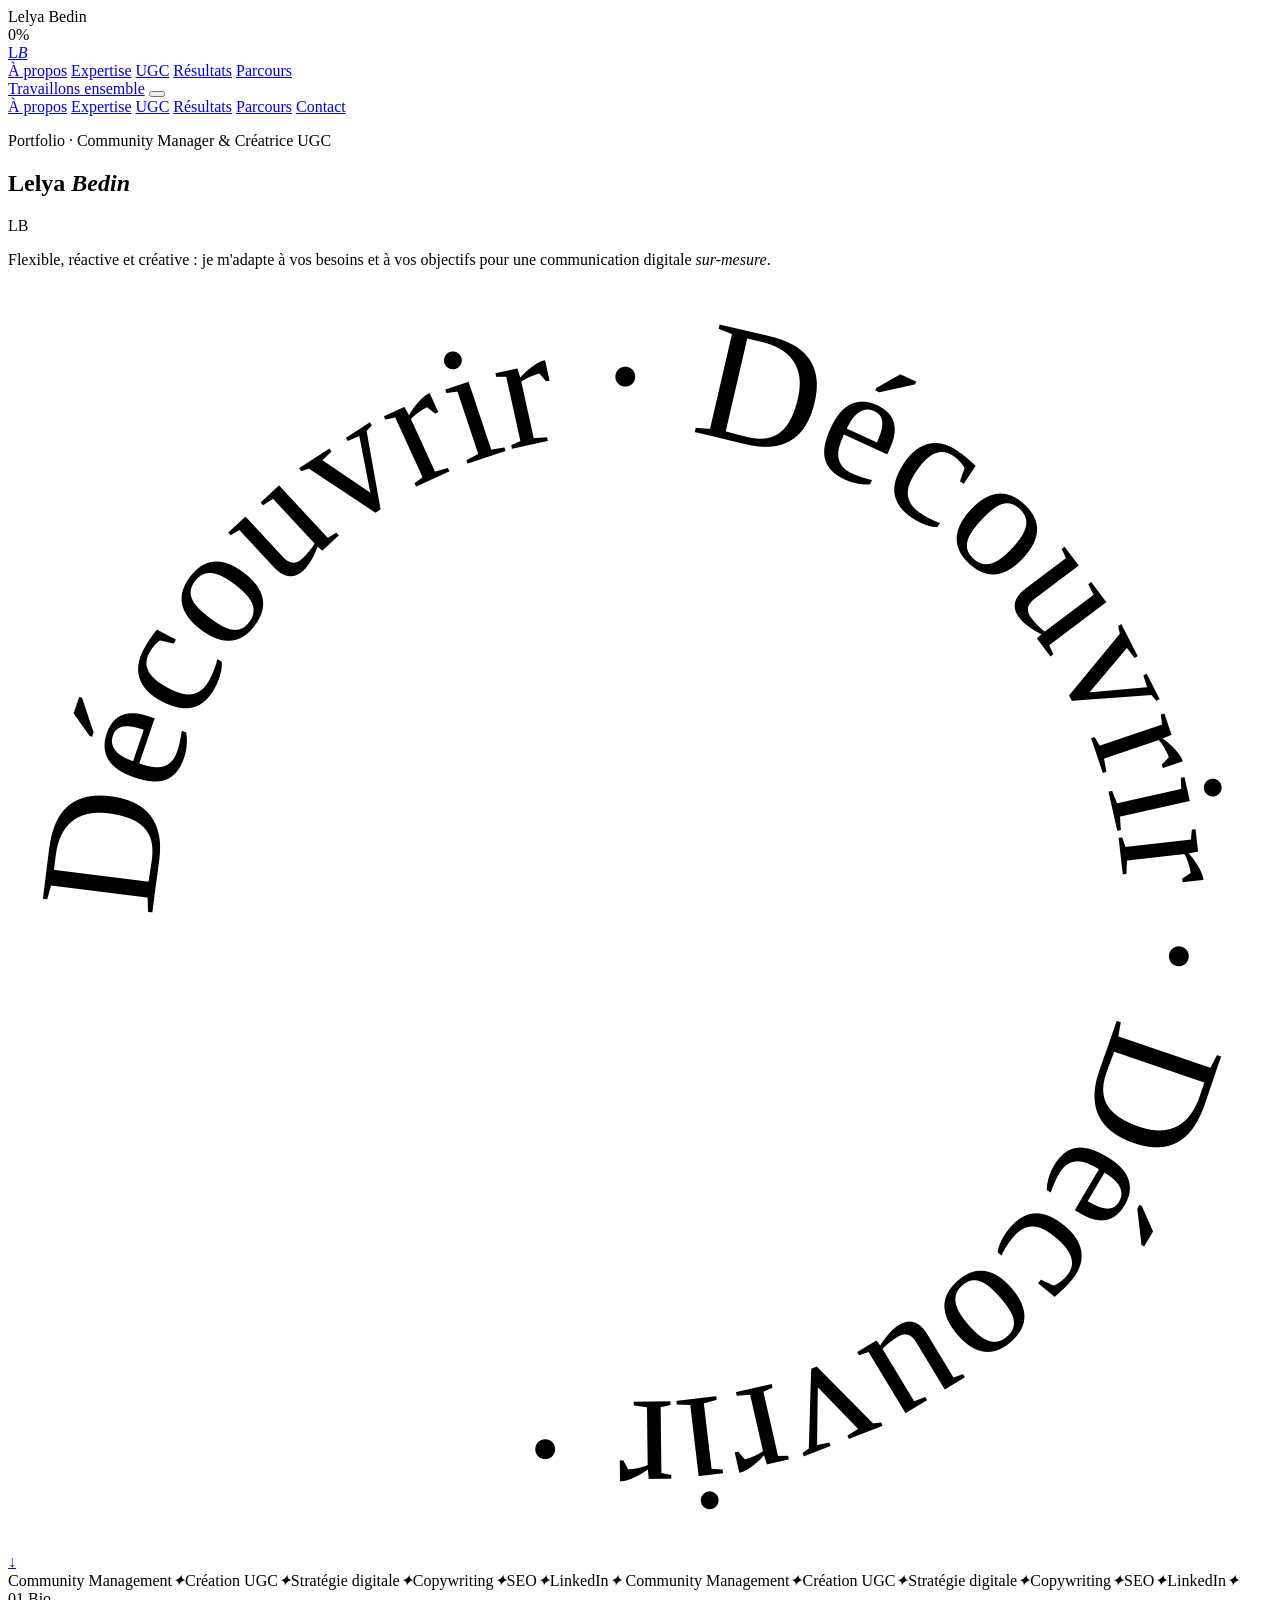
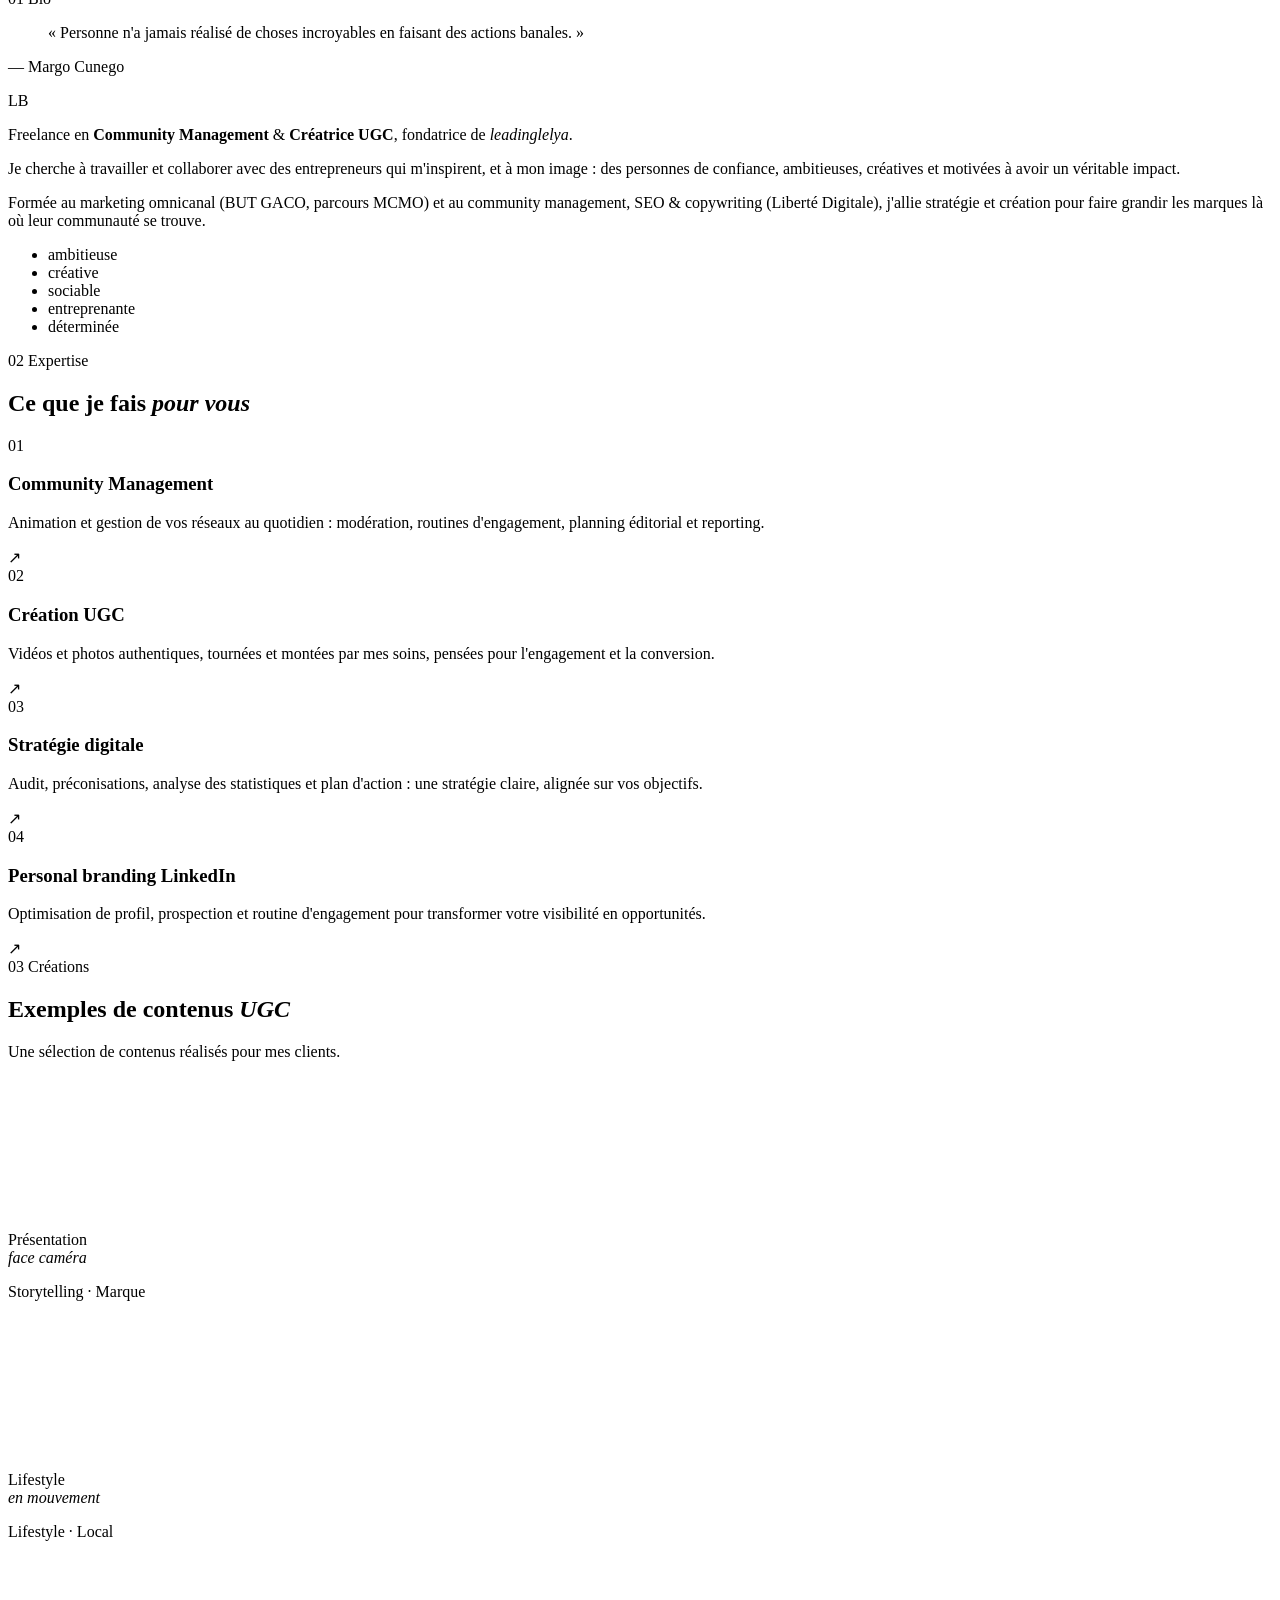
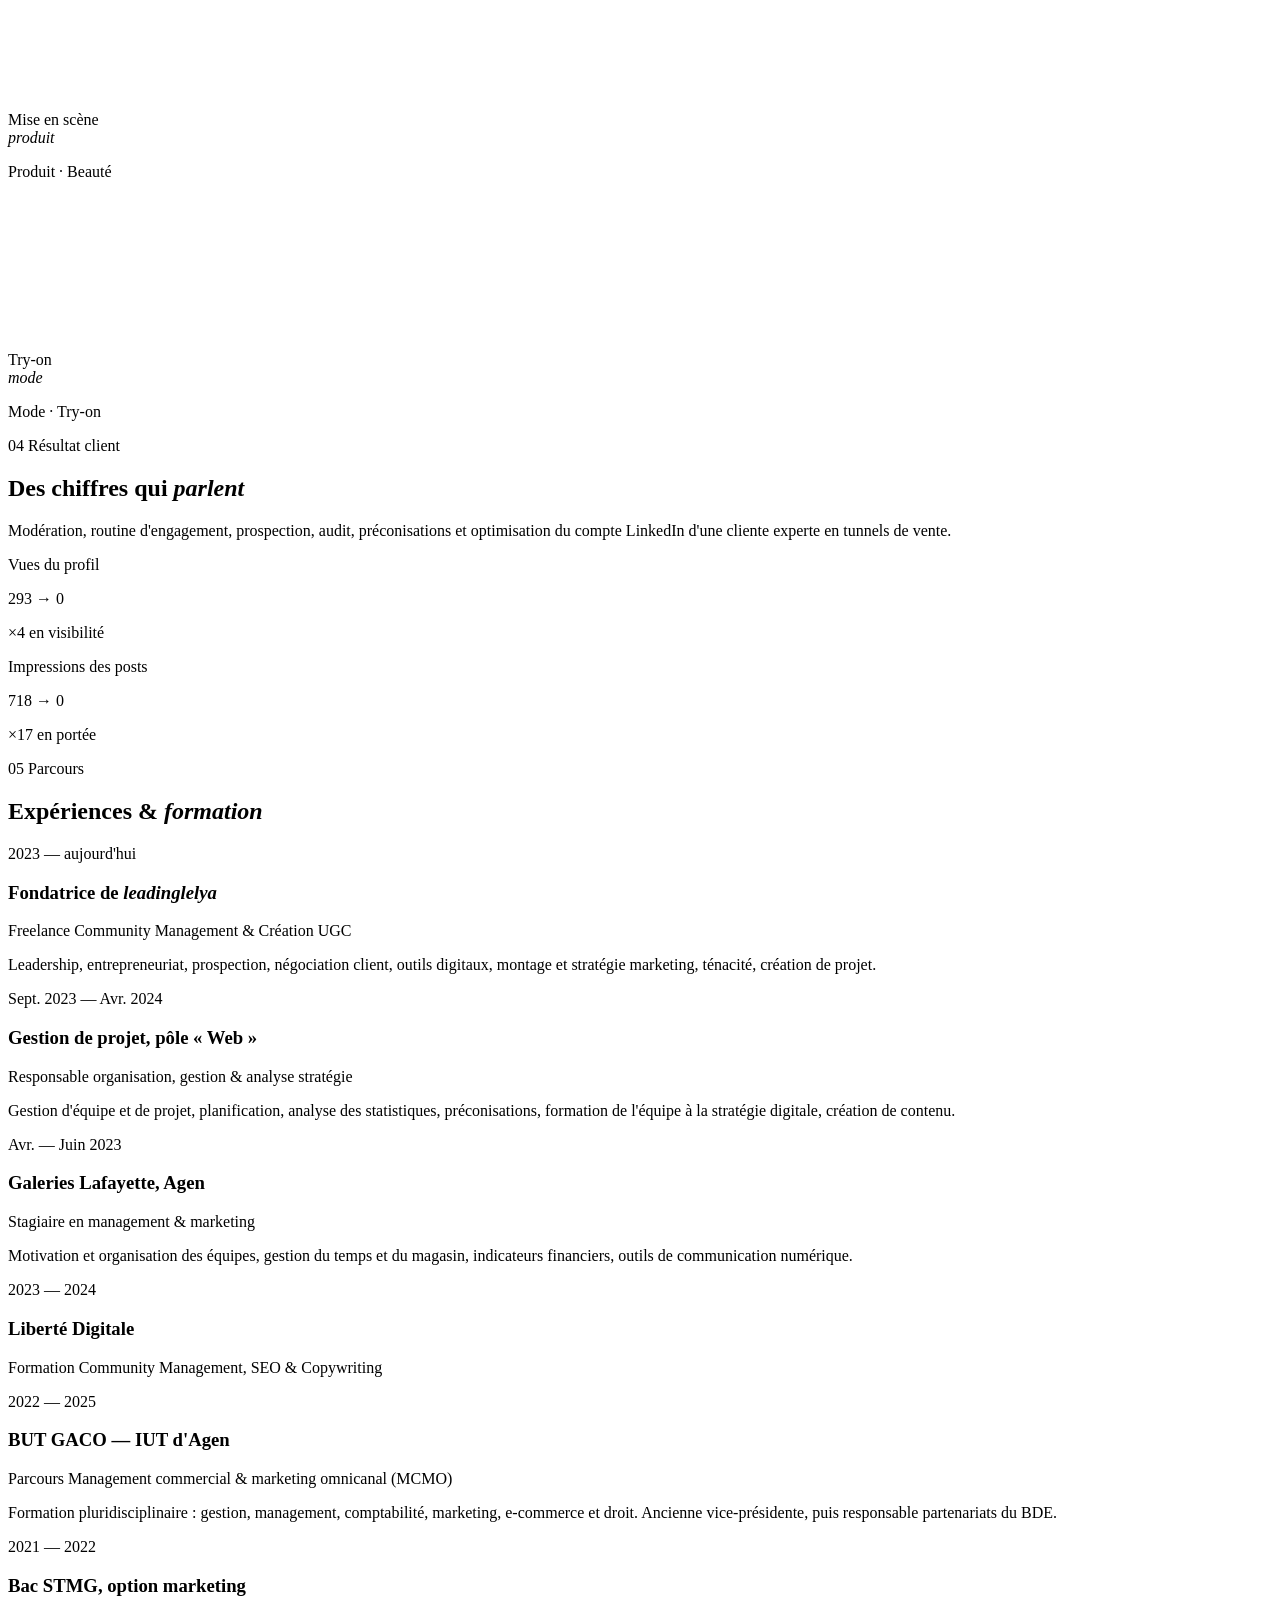
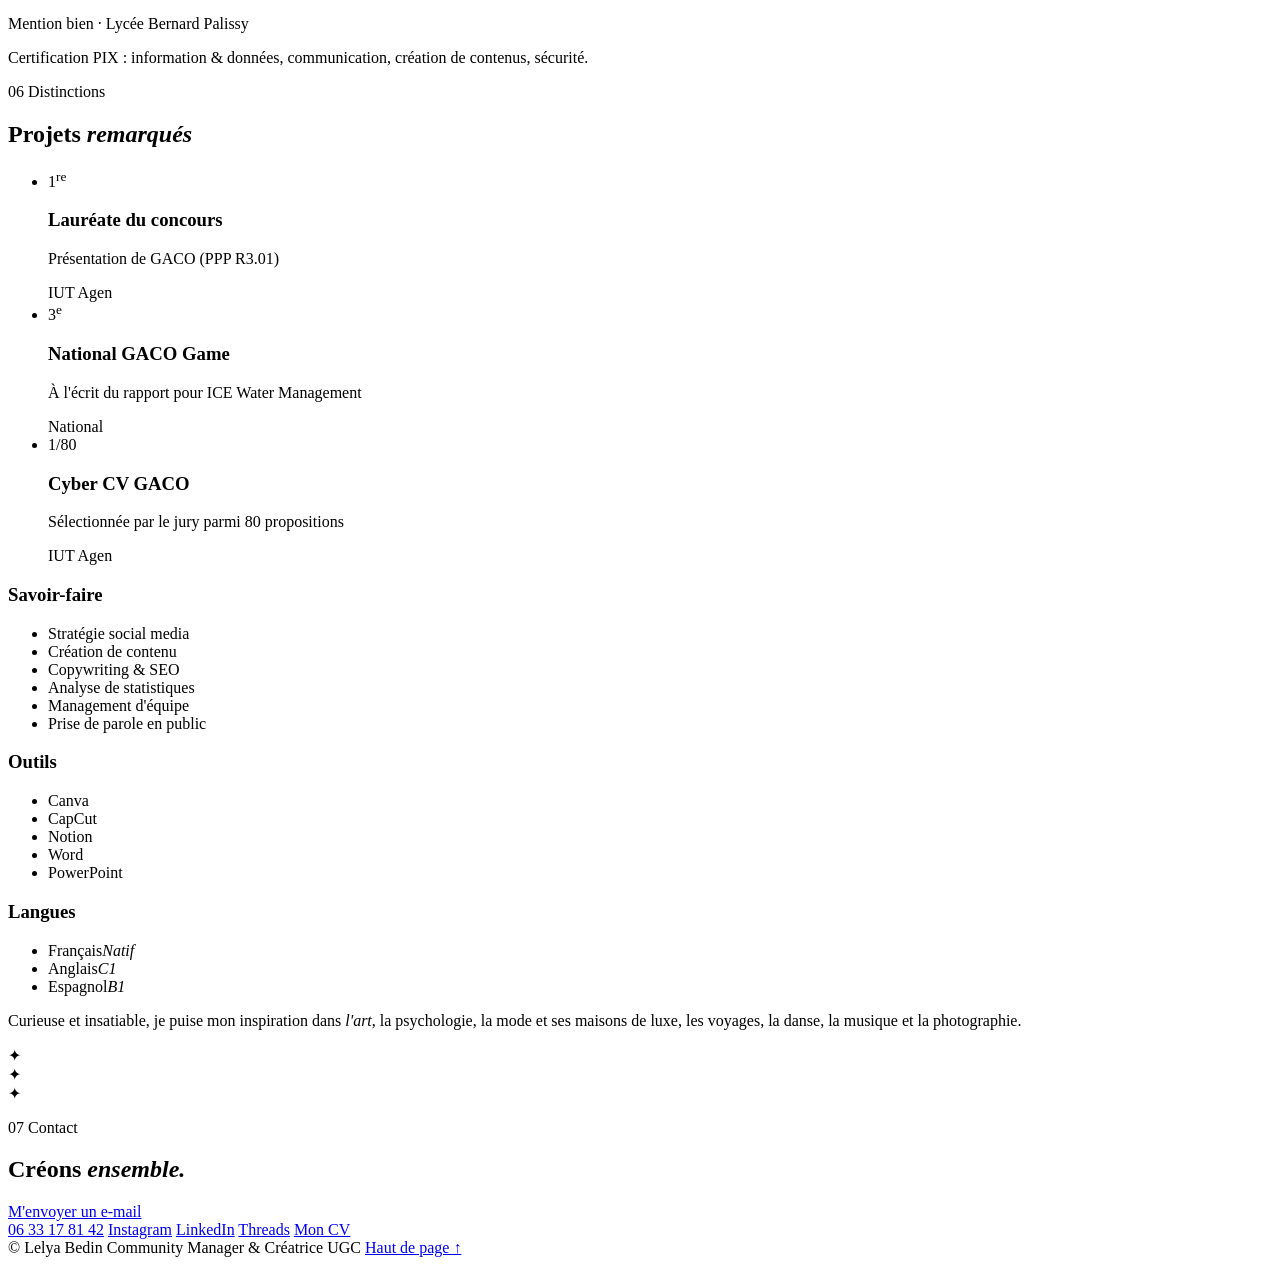
==== index.html @ ff20b709 "Add portfolio page structure Claude-Session: https://claude.ai/code/session_01H8FPPMF7hyAojTmd7N9jXL" ====
<!doctype html>
<html lang="fr">
<head>
  <meta charset="utf-8">
  <meta name="viewport" content="width=device-width, initial-scale=1">
  <title>Lelya Bedin — Community Manager & Créatrice UGC</title>
  <meta name="description" content="Lelya Bedin, Community Manager freelance & Créatrice UGC. Une communication digitale sur-mesure : flexible, réactive et créative.">
  <meta property="og:title" content="Lelya Bedin — Community Manager & Créatrice UGC">
  <meta property="og:description" content="Une communication digitale sur-mesure : flexible, réactive et créative.">
  <meta property="og:image" content="assets/hero.jpg">
  <meta name="theme-color" content="#1c1612">
  <link rel="icon" href="data:image/svg+xml,<svg xmlns='http://www.w3.org/2000/svg' viewBox='0 0 100 100'><rect width='100' height='100' rx='22' fill='%231c1612'/><text x='50' y='66' font-family='Georgia,serif' font-size='46' text-anchor='middle' fill='%23e9dcc8' font-style='italic'>LB</text></svg>">
  <link rel="preconnect" href="https://fonts.googleapis.com">
  <link rel="preconnect" href="https://fonts.gstatic.com" crossorigin>
  <link href="https://fonts.googleapis.com/css2?family=Cormorant+Garamond:ital,wght@0,300;0,400;0,500;1,300;1,400&family=Manrope:wght@300;400;500;600&display=swap" rel="stylesheet">
  <link rel="stylesheet" href="style.css">
</head>
<body>

  <!-- ===== Loader ===== -->
  <div class="loader" aria-hidden="true">
    <div class="loader__inner">
      <span class="loader__line"><span>Lelya</span></span>
      <span class="loader__line loader__line--italic"><span>Bedin</span></span>
    </div>
    <div class="loader__count"><span data-count>0</span>%</div>
  </div>

  <div class="grain" aria-hidden="true"></div>
  <div class="cursor" aria-hidden="true"><span class="cursor__label"></span></div>
  <div class="progress" aria-hidden="true"></div>

  <!-- ===== Navigation ===== -->
  <header class="nav">
    <a href="#top" class="nav__logo">L<em>B</em></a>
    <nav class="nav__links">
      <a href="#about">À propos</a>
      <a href="#services">Expertise</a>
      <a href="#ugc">UGC</a>
      <a href="#results">Résultats</a>
      <a href="#parcours">Parcours</a>
    </nav>
    <a href="#contact" class="nav__cta magnetic"><span>Travaillons ensemble</span></a>
    <button class="nav__burger" aria-label="Menu"><span></span><span></span></button>
  </header>
  <div class="menu">
    <a href="#about">À propos</a>
    <a href="#services">Expertise</a>
    <a href="#ugc">UGC</a>
    <a href="#results">Résultats</a>
    <a href="#parcours">Parcours</a>
    <a href="#contact">Contact</a>
  </div>

  <main id="top">

    <!-- ===== Hero ===== -->
    <section class="hero">
      <div class="hero__glow"></div>
      <p class="hero__eyebrow reveal-up">Portfolio · Community Manager & Créatrice UGC</p>
      <h1 class="hero__title">
        <span class="line"><span class="word">Lelya</span></span>
        <span class="line line--indent"><span class="word"><em>Bedin</em></span></span>
      </h1>
      <div class="hero__media" data-parallax="0.12">
        <div class="frame" data-cursor="Lelya">
          <img src="assets/hero.jpg" alt="Lelya Bedin en tournage UGC" onerror="this.remove()">
          <span class="frame__mono">LB</span>
        </div>
      </div>
      <div class="hero__bottom">
        <p class="hero__lead reveal-up">Flexible, réactive et créative : je m'adapte à vos besoins et à vos objectifs pour une communication digitale <em>sur-mesure</em>.</p>
        <a href="#about" class="hero__scroll" aria-label="Défiler">
          <svg viewBox="0 0 120 120" class="spin"><defs><path id="circle" d="M60,60 m-46,0 a46,46 0 1,1 92,0 a46,46 0 1,1 -92,0"/></defs><text><textPath href="#circle">Découvrir · Découvrir · Découvrir · </textPath></text></svg>
          <span class="hero__arrow">↓</span>
        </a>
      </div>
    </section>

    <!-- ===== Marquee ===== -->
    <div class="marquee" aria-hidden="true">
      <div class="marquee__track">
        <span>Community Management</span><i>✦</i><span>Création UGC</span><i>✦</i><span>Stratégie digitale</span><i>✦</i><span>Copywriting</span><i>✦</i><span>SEO</span><i>✦</i><span>LinkedIn</span><i>✦</i>
        <span>Community Management</span><i>✦</i><span>Création UGC</span><i>✦</i><span>Stratégie digitale</span><i>✦</i><span>Copywriting</span><i>✦</i><span>SEO</span><i>✦</i><span>LinkedIn</span><i>✦</i>
      </div>
    </div>

    <!-- ===== About ===== -->
    <section class="about" id="about">
      <div class="section-tag reveal-up"><span>01</span> Bio</div>
      <blockquote class="about__quote split">
        « Personne n'a jamais réalisé de choses incroyables en faisant des actions banales. »
      </blockquote>
      <p class="about__author reveal-up">— Margo Cunego</p>

      <div class="about__grid">
        <div class="about__img" data-parallax="-0.08">
          <div class="frame frame--tall reveal-clip">
            <img src="assets/bio.jpg" alt="Portrait de Lelya" onerror="this.remove()">
            <span class="frame__mono">LB</span>
          </div>
        </div>
        <div class="about__text">
          <p class="lead reveal-up">Freelance en <strong>Community Management</strong> & <strong>Créatrice UGC</strong>, fondatrice de <em>leadinglelya</em>.</p>
          <p class="reveal-up">Je cherche à travailler et collaborer avec des entrepreneurs qui m'inspirent, et à mon image : des personnes de confiance, ambitieuses, créatives et motivées à avoir un véritable impact.</p>
          <p class="reveal-up">Formée au marketing omnicanal (BUT GACO, parcours MCMO) et au community management, SEO & copywriting (Liberté Digitale), j'allie stratégie et création pour faire grandir les marques là où leur communauté se trouve.</p>
          <ul class="traits reveal-up">
            <li>ambitieuse</li><li>créative</li><li>sociable</li><li>entreprenante</li><li>déterminée</li>
          </ul>
        </div>
      </div>
    </section>

    <!-- ===== Services ===== -->
    <section class="services" id="services">
      <div class="section-head">
        <div class="section-tag reveal-up"><span>02</span> Expertise</div>
        <h2 class="h2 split">Ce que je fais <em>pour vous</em></h2>
      </div>
      <div class="services__list">
        <article class="service reveal-up" data-cursor="Voir">
          <span class="service__num">01</span>
          <h3>Community Management</h3>
          <p>Animation et gestion de vos réseaux au quotidien : modération, routines d'engagement, planning éditorial et reporting.</p>
          <span class="service__arrow">↗</span>
        </article>
        <article class="service reveal-up" data-cursor="Voir">
          <span class="service__num">02</span>
          <h3>Création UGC</h3>
          <p>Vidéos et photos authentiques, tournées et montées par mes soins, pensées pour l'engagement et la conversion.</p>
          <span class="service__arrow">↗</span>
        </article>
        <article class="service reveal-up" data-cursor="Voir">
          <span class="service__num">03</span>
          <h3>Stratégie digitale</h3>
          <p>Audit, préconisations, analyse des statistiques et plan d'action : une stratégie claire, alignée sur vos objectifs.</p>
          <span class="service__arrow">↗</span>
        </article>
        <article class="service reveal-up" data-cursor="Voir">
          <span class="service__num">04</span>
          <h3>Personal branding LinkedIn</h3>
          <p>Optimisation de profil, prospection et routine d'engagement pour transformer votre visibilité en opportunités.</p>
          <span class="service__arrow">↗</span>
        </article>
      </div>
    </section>

    <!-- ===== UGC Showcase ===== -->
    <section class="ugc" id="ugc">
      <div class="section-head section-head--light">
        <div class="section-tag reveal-up"><span>03</span> Créations</div>
        <h2 class="h2 split">Exemples de contenus <em>UGC</em></h2>
        <p class="section-sub reveal-up">Une sélection de contenus réalisés pour mes clients.</p>
      </div>
      <div class="ugc__rail">
        <div class="phone reveal-phone" data-cursor="Play">
          <div class="phone__screen">
            <video src="assets/ugc-1.mp4" poster="assets/ugc-1.jpg" muted loop playsinline preload="metadata"></video>
            <div class="phone__ph"><span>Présentation<br><em>face caméra</em></span></div>
          </div>
          <p class="phone__cap">Storytelling · Marque</p>
        </div>
        <div class="phone reveal-phone" data-cursor="Play">
          <div class="phone__screen">
            <video src="assets/ugc-2.mp4" poster="assets/ugc-2.jpg" muted loop playsinline preload="metadata"></video>
            <div class="phone__ph"><span>Lifestyle<br><em>en mouvement</em></span></div>
          </div>
          <p class="phone__cap">Lifestyle · Local</p>
        </div>
        <div class="phone reveal-phone" data-cursor="Play">
          <div class="phone__screen">
            <video src="assets/ugc-3.mp4" poster="assets/ugc-3.jpg" muted loop playsinline preload="metadata"></video>
            <div class="phone__ph"><span>Mise en scène<br><em>produit</em></span></div>
          </div>
          <p class="phone__cap">Produit · Beauté</p>
        </div>
        <div class="phone reveal-phone" data-cursor="Play">
          <div class="phone__screen">
            <video src="assets/ugc-4.mp4" poster="assets/ugc-4.jpg" muted loop playsinline preload="metadata"></video>
            <div class="phone__ph"><span>Try-on<br><em>mode</em></span></div>
          </div>
          <p class="phone__cap">Mode · Try-on</p>
        </div>
      </div>
    </section>

    <!-- ===== Results ===== -->
    <section class="results" id="results">
      <div class="section-head">
        <div class="section-tag reveal-up"><span>04</span> Résultat client</div>
        <h2 class="h2 split">Des chiffres qui <em>parlent</em></h2>
        <p class="section-sub reveal-up">Modération, routine d'engagement, prospection, audit, préconisations et optimisation du compte LinkedIn d'une cliente experte en tunnels de vente.</p>
      </div>
      <div class="results__grid">
        <div class="stat reveal-up">
          <p class="stat__label">Vues du profil</p>
          <div class="stat__row">
            <span class="stat__before">293</span>
            <span class="stat__arrow">→</span>
            <span class="stat__after" data-to="1179">0</span>
          </div>
          <div class="stat__bar"><span style="--w:100%"></span><span class="stat__bar-before" style="--w:24.9%"></span></div>
          <p class="stat__gain">×4 en visibilité</p>
        </div>
        <div class="stat reveal-up">
          <p class="stat__label">Impressions des posts</p>
          <div class="stat__row">
            <span class="stat__before">718</span>
            <span class="stat__arrow">→</span>
            <span class="stat__after" data-to="12685">0</span>
          </div>
          <div class="stat__bar"><span style="--w:100%"></span><span class="stat__bar-before" style="--w:5.7%"></span></div>
          <p class="stat__gain">×17 en portée</p>
        </div>
      </div>
    </section>

    <!-- ===== Parcours ===== -->
    <section class="parcours" id="parcours">
      <div class="section-head">
        <div class="section-tag reveal-up"><span>05</span> Parcours</div>
        <h2 class="h2 split">Expériences & <em>formation</em></h2>
      </div>

      <div class="timeline">
        <div class="timeline__line"><span></span></div>

        <div class="tl reveal-up">
          <p class="tl__date">2023 — aujourd'hui</p>
          <div class="tl__body">
            <h3>Fondatrice de <em>leadinglelya</em></h3>
            <p class="tl__role">Freelance Community Management & Création UGC</p>
            <p>Leadership, entrepreneuriat, prospection, négociation client, outils digitaux, montage et stratégie marketing, ténacité, création de projet.</p>
          </div>
        </div>

        <div class="tl reveal-up">
          <p class="tl__date">Sept. 2023 — Avr. 2024</p>
          <div class="tl__body">
            <h3>Gestion de projet, pôle « Web »</h3>
            <p class="tl__role">Responsable organisation, gestion & analyse stratégie</p>
            <p>Gestion d'équipe et de projet, planification, analyse des statistiques, préconisations, formation de l'équipe à la stratégie digitale, création de contenu.</p>
          </div>
        </div>

        <div class="tl reveal-up">
          <p class="tl__date">Avr. — Juin 2023</p>
          <div class="tl__body">
            <h3>Galeries Lafayette, Agen</h3>
            <p class="tl__role">Stagiaire en management & marketing</p>
            <p>Motivation et organisation des équipes, gestion du temps et du magasin, indicateurs financiers, outils de communication numérique.</p>
          </div>
        </div>

        <div class="tl reveal-up">
          <p class="tl__date">2023 — 2024</p>
          <div class="tl__body">
            <h3>Liberté Digitale</h3>
            <p class="tl__role">Formation Community Management, SEO & Copywriting</p>
          </div>
        </div>

        <div class="tl reveal-up">
          <p class="tl__date">2022 — 2025</p>
          <div class="tl__body">
            <h3>BUT GACO — IUT d'Agen</h3>
            <p class="tl__role">Parcours Management commercial & marketing omnicanal (MCMO)</p>
            <p>Formation pluridisciplinaire : gestion, management, comptabilité, marketing, e-commerce et droit. Ancienne vice-présidente, puis responsable partenariats du BDE.</p>
          </div>
        </div>

        <div class="tl reveal-up">
          <p class="tl__date">2021 — 2022</p>
          <div class="tl__body">
            <h3>Bac STMG, option marketing</h3>
            <p class="tl__role">Mention bien · Lycée Bernard Palissy</p>
            <p>Certification PIX : information & données, communication, création de contenus, sécurité.</p>
          </div>
        </div>
      </div>
    </section>

    <!-- ===== Awards ===== -->
    <section class="awards">
      <div class="section-head section-head--light">
        <div class="section-tag reveal-up"><span>06</span> Distinctions</div>
        <h2 class="h2 split">Projets <em>remarqués</em></h2>
      </div>
      <ul class="awards__list">
        <li class="award reveal-up" data-cursor="✦">
          <span class="award__rank">1<sup>re</sup></span>
          <div><h3>Lauréate du concours</h3><p>Présentation de GACO (PPP R3.01)</p></div>
          <span class="award__year">IUT Agen</span>
        </li>
        <li class="award reveal-up" data-cursor="✦">
          <span class="award__rank">3<sup>e</sup></span>
          <div><h3>National GACO Game</h3><p>À l'écrit du rapport pour ICE Water Management</p></div>
          <span class="award__year">National</span>
        </li>
        <li class="award reveal-up" data-cursor="✦">
          <span class="award__rank">1/80</span>
          <div><h3>Cyber CV GACO</h3><p>Sélectionnée par le jury parmi 80 propositions</p></div>
          <span class="award__year">IUT Agen</span>
        </li>
      </ul>
    </section>

    <!-- ===== Skills ===== -->
    <section class="skills">
      <div class="skills__col reveal-up">
        <h3>Savoir-faire</h3>
        <ul>
          <li>Stratégie social media</li><li>Création de contenu</li><li>Copywriting & SEO</li><li>Analyse de statistiques</li><li>Management d'équipe</li><li>Prise de parole en public</li>
        </ul>
      </div>
      <div class="skills__col reveal-up">
        <h3>Outils</h3>
        <ul>
          <li>Canva</li><li>CapCut</li><li>Notion</li><li>Word</li><li>PowerPoint</li>
        </ul>
      </div>
      <div class="skills__col reveal-up">
        <h3>Langues</h3>
        <ul class="langs">
          <li><span>Français</span><em>Natif</em></li>
          <li><span>Anglais</span><em>C1</em></li>
          <li><span>Espagnol</span><em>B1</em></li>
        </ul>
      </div>
    </section>

    <!-- ===== Interests ===== -->
    <section class="interests">
      <p class="interests__text split">
        Curieuse et insatiable, je puise mon inspiration dans <em>l'art</em>, la psychologie, la mode et ses maisons de luxe, les voyages, la danse, la musique et la photographie.
      </p>
      <div class="interests__gallery">
        <div class="frame frame--sm" data-parallax="0.1"><img src="assets/interet-1.jpg" alt="" onerror="this.remove()"><span class="frame__mono">✦</span></div>
        <div class="frame frame--sm" data-parallax="-0.06"><img src="assets/interet-2.jpg" alt="" onerror="this.remove()"><span class="frame__mono">✦</span></div>
        <div class="frame frame--sm" data-parallax="0.14"><img src="assets/interet-3.jpg" alt="" onerror="this.remove()"><span class="frame__mono">✦</span></div>
      </div>
    </section>

    <!-- ===== Contact ===== -->
    <section class="contact" id="contact">
      <p class="section-tag reveal-up"><span>07</span> Contact</p>
      <h2 class="contact__title">
        <span class="line"><span class="word">Créons</span></span>
        <span class="line"><span class="word"><em>ensemble.</em></span></span>
      </h2>
      <!-- Remplace l'adresse ci-dessous par ton e-mail pro -->
      <a href="mailto:contact@exemple.com" class="contact__btn magnetic" data-cursor="Écrire"><span>M'envoyer un e-mail</span></a>
      <div class="contact__info reveal-up">
        <a href="tel:+33633178142">06 33 17 81 42</a>
        <!-- Remplace les "#" par tes liens -->
        <a href="#" target="_blank" rel="noopener">Instagram</a>
        <a href="#" target="_blank" rel="noopener">LinkedIn</a>
        <a href="#" target="_blank" rel="noopener">Threads</a>
        <a href="assets/cv.pdf" target="_blank" rel="noopener">Mon CV</a>
      </div>
    </section>
  </main>

  <footer class="footer">
    <span>© <span data-year></span> Lelya Bedin</span>
    <span>Community Manager & Créatrice UGC</span>
    <a href="#top">Haut de page ↑</a>
  </footer>

  <script src="script.js"></script>
</body>
</html>
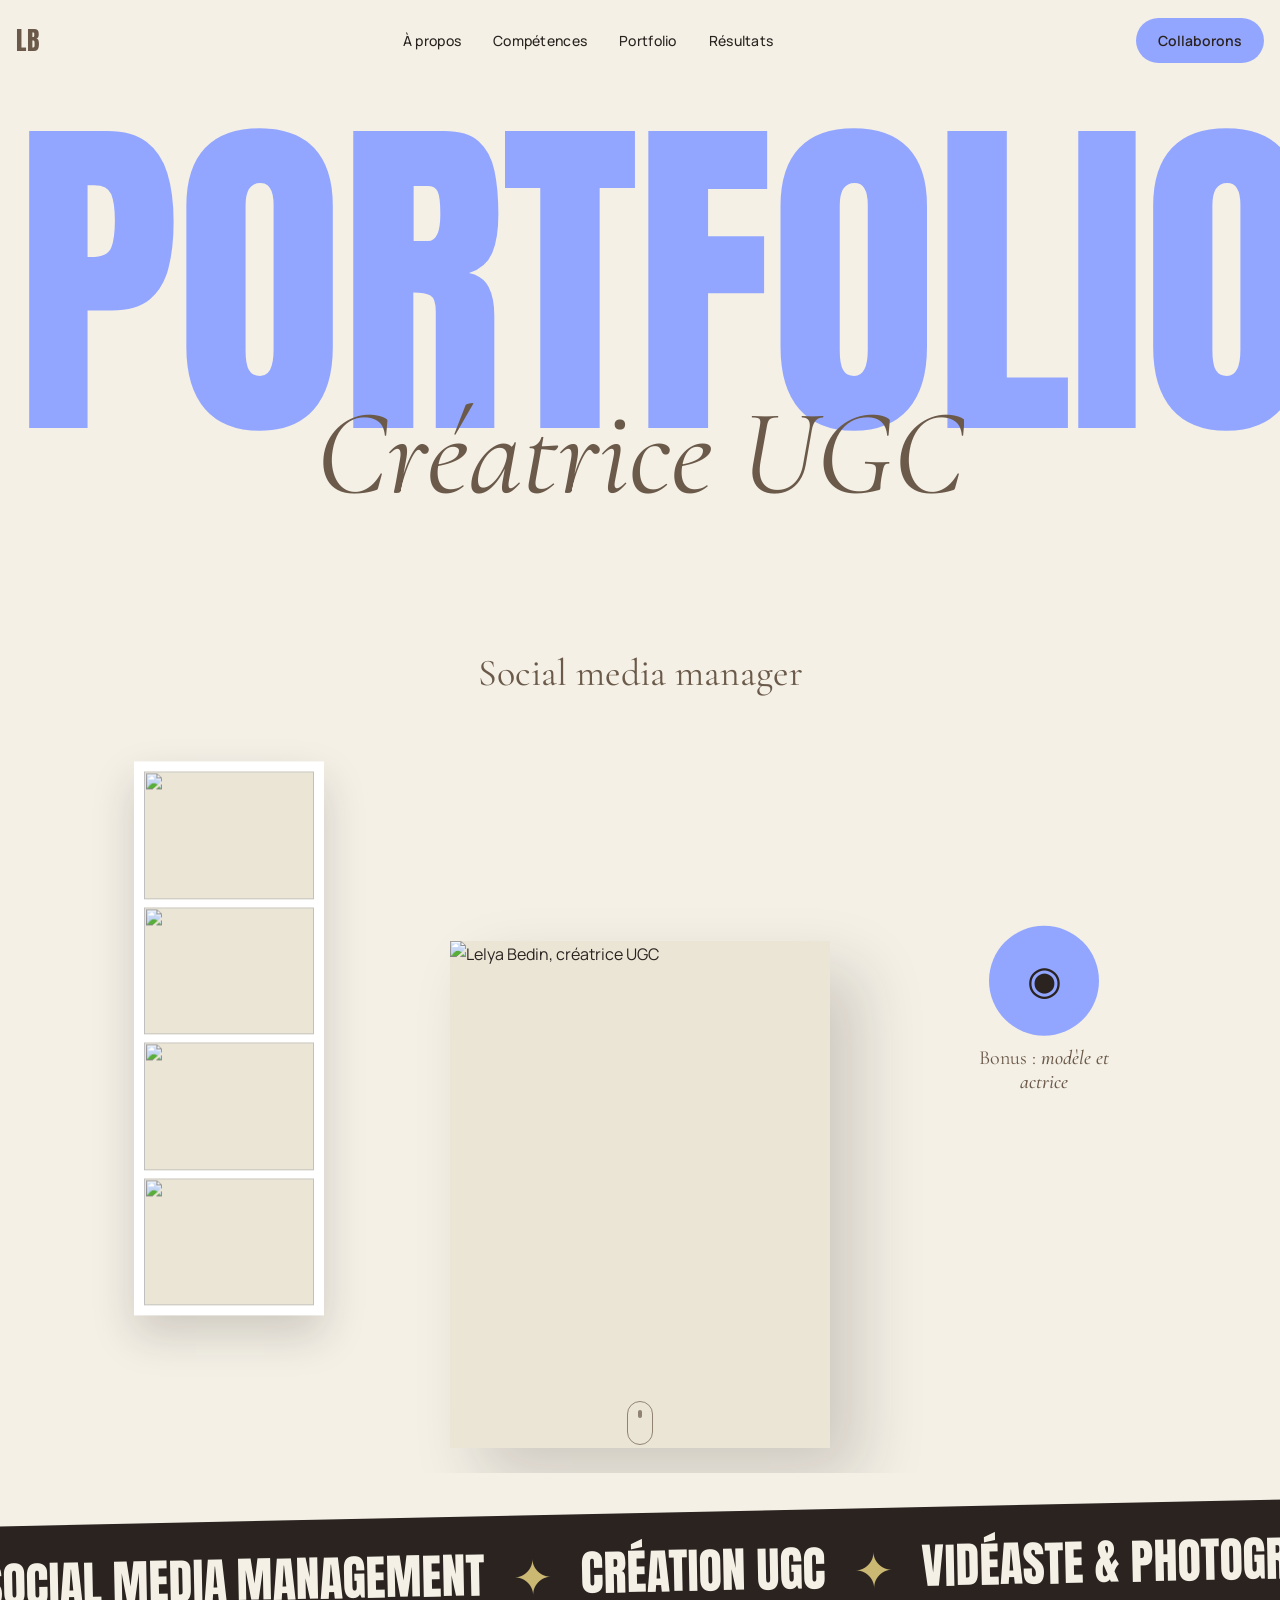
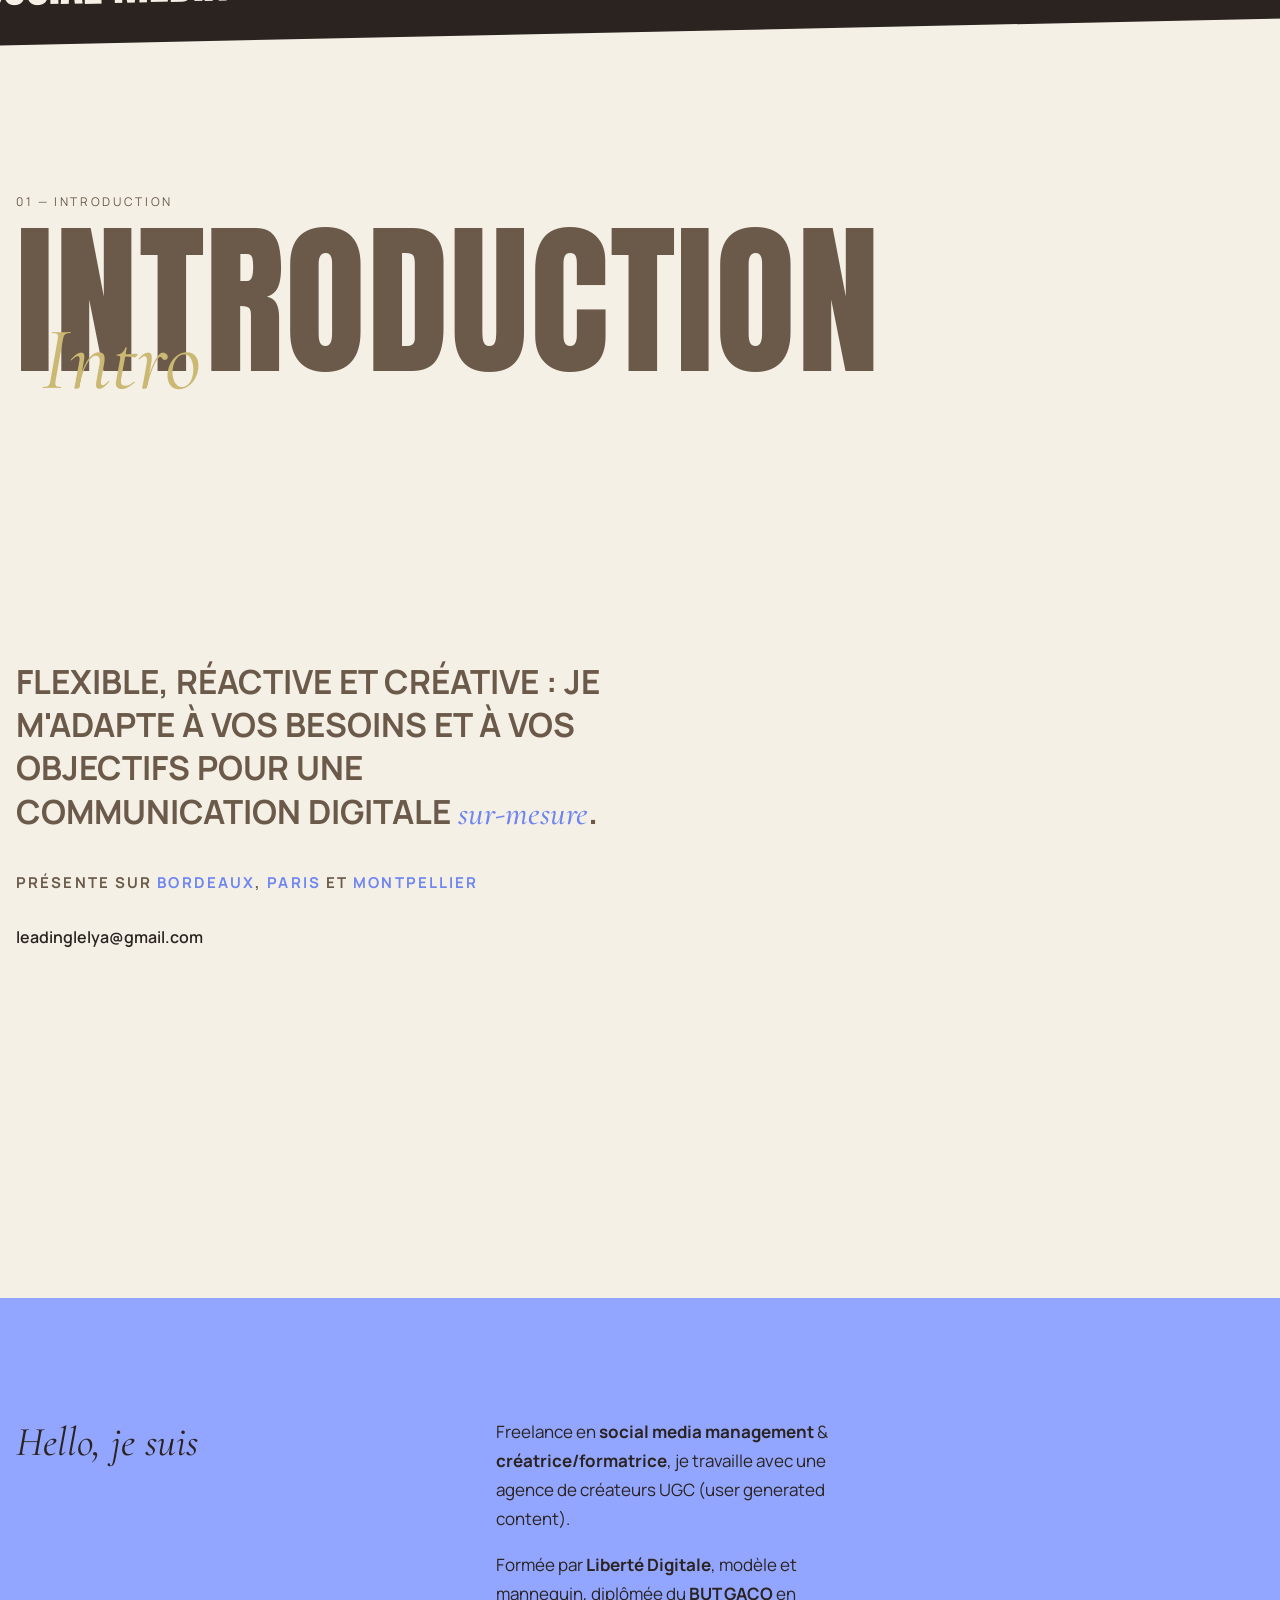
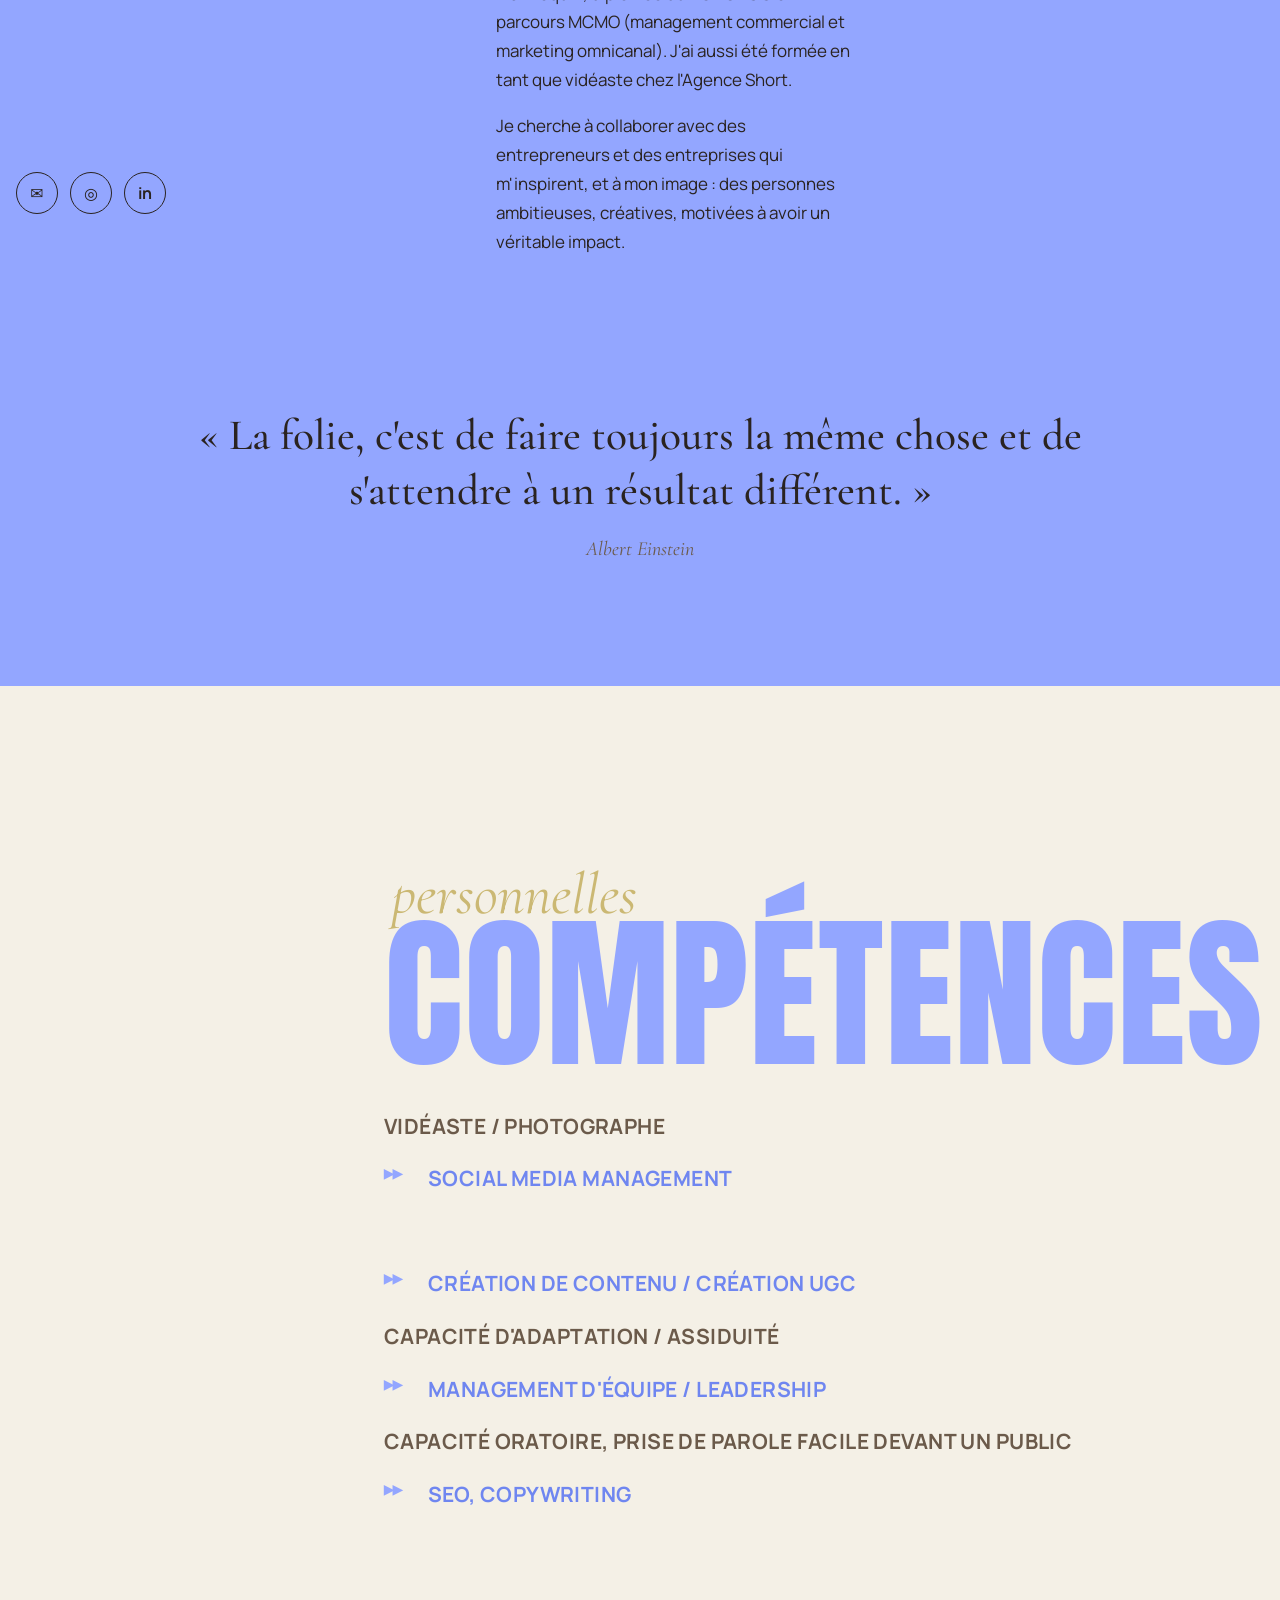
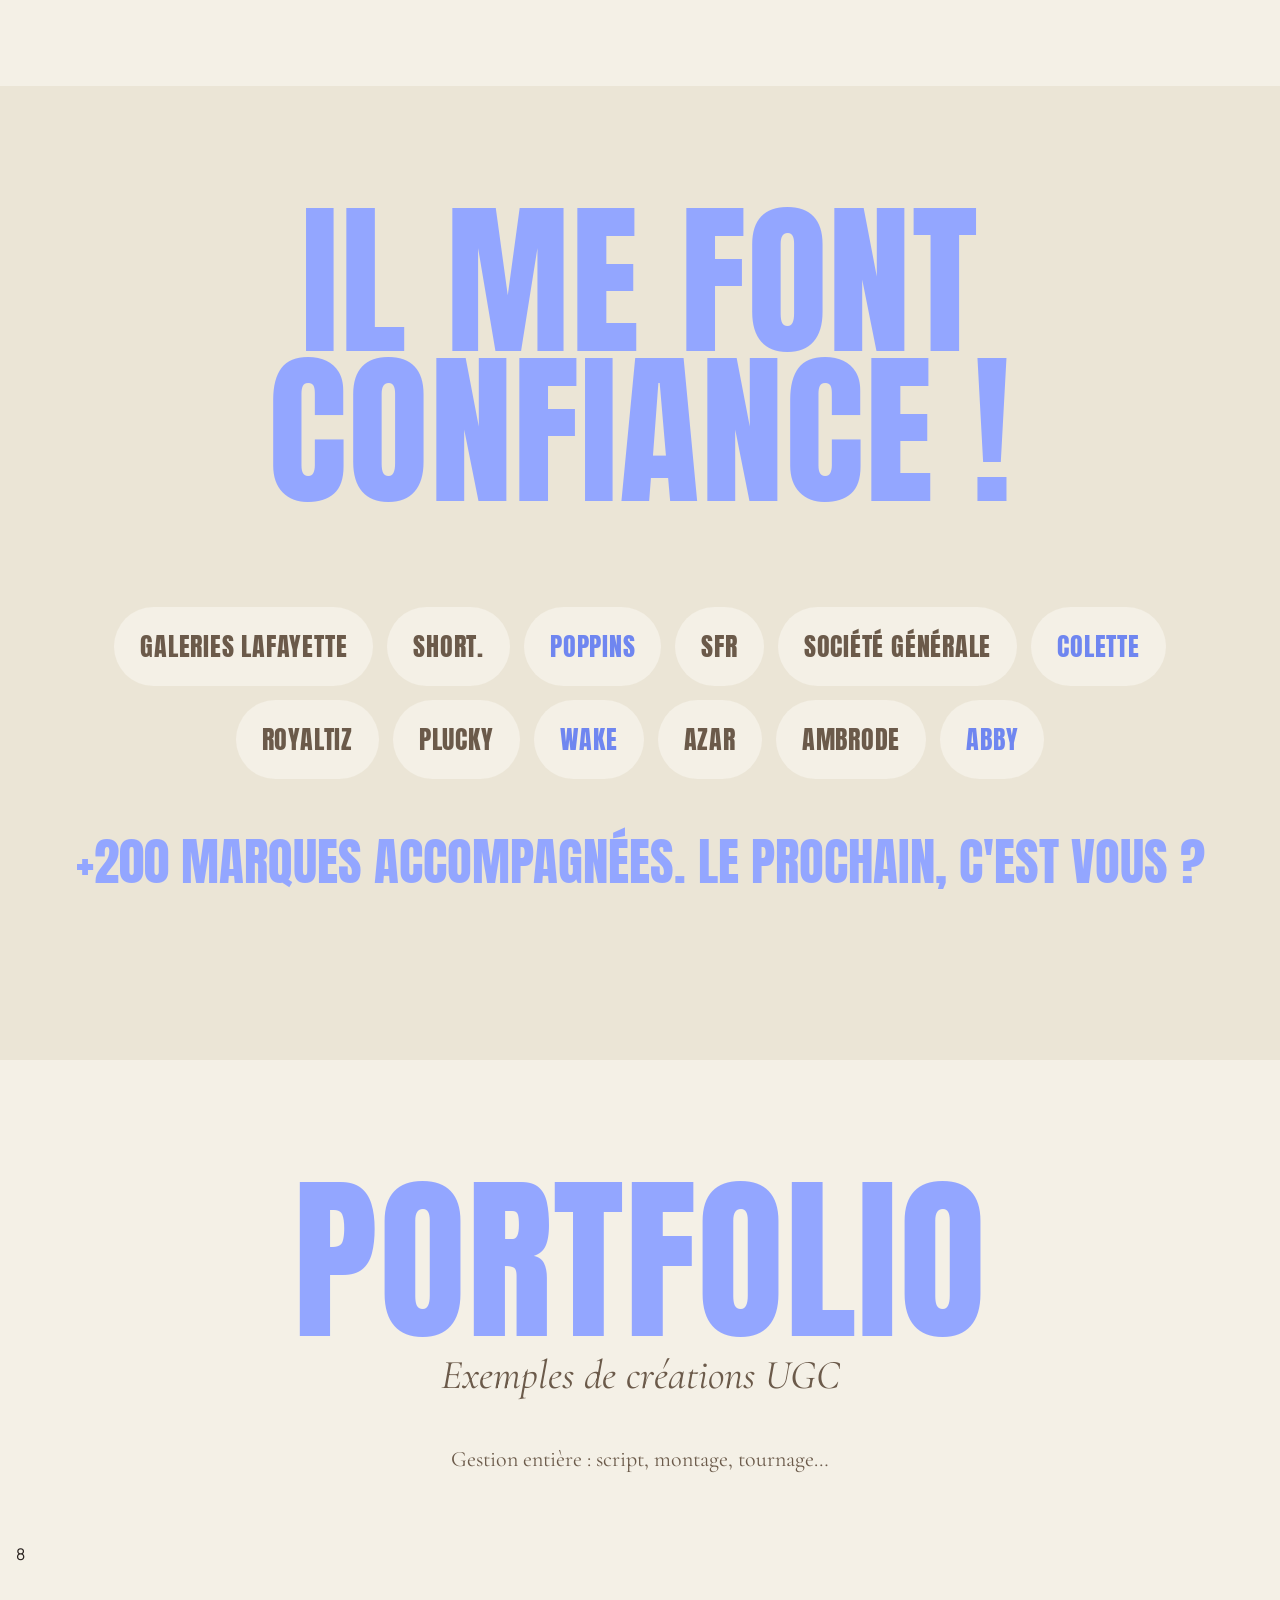
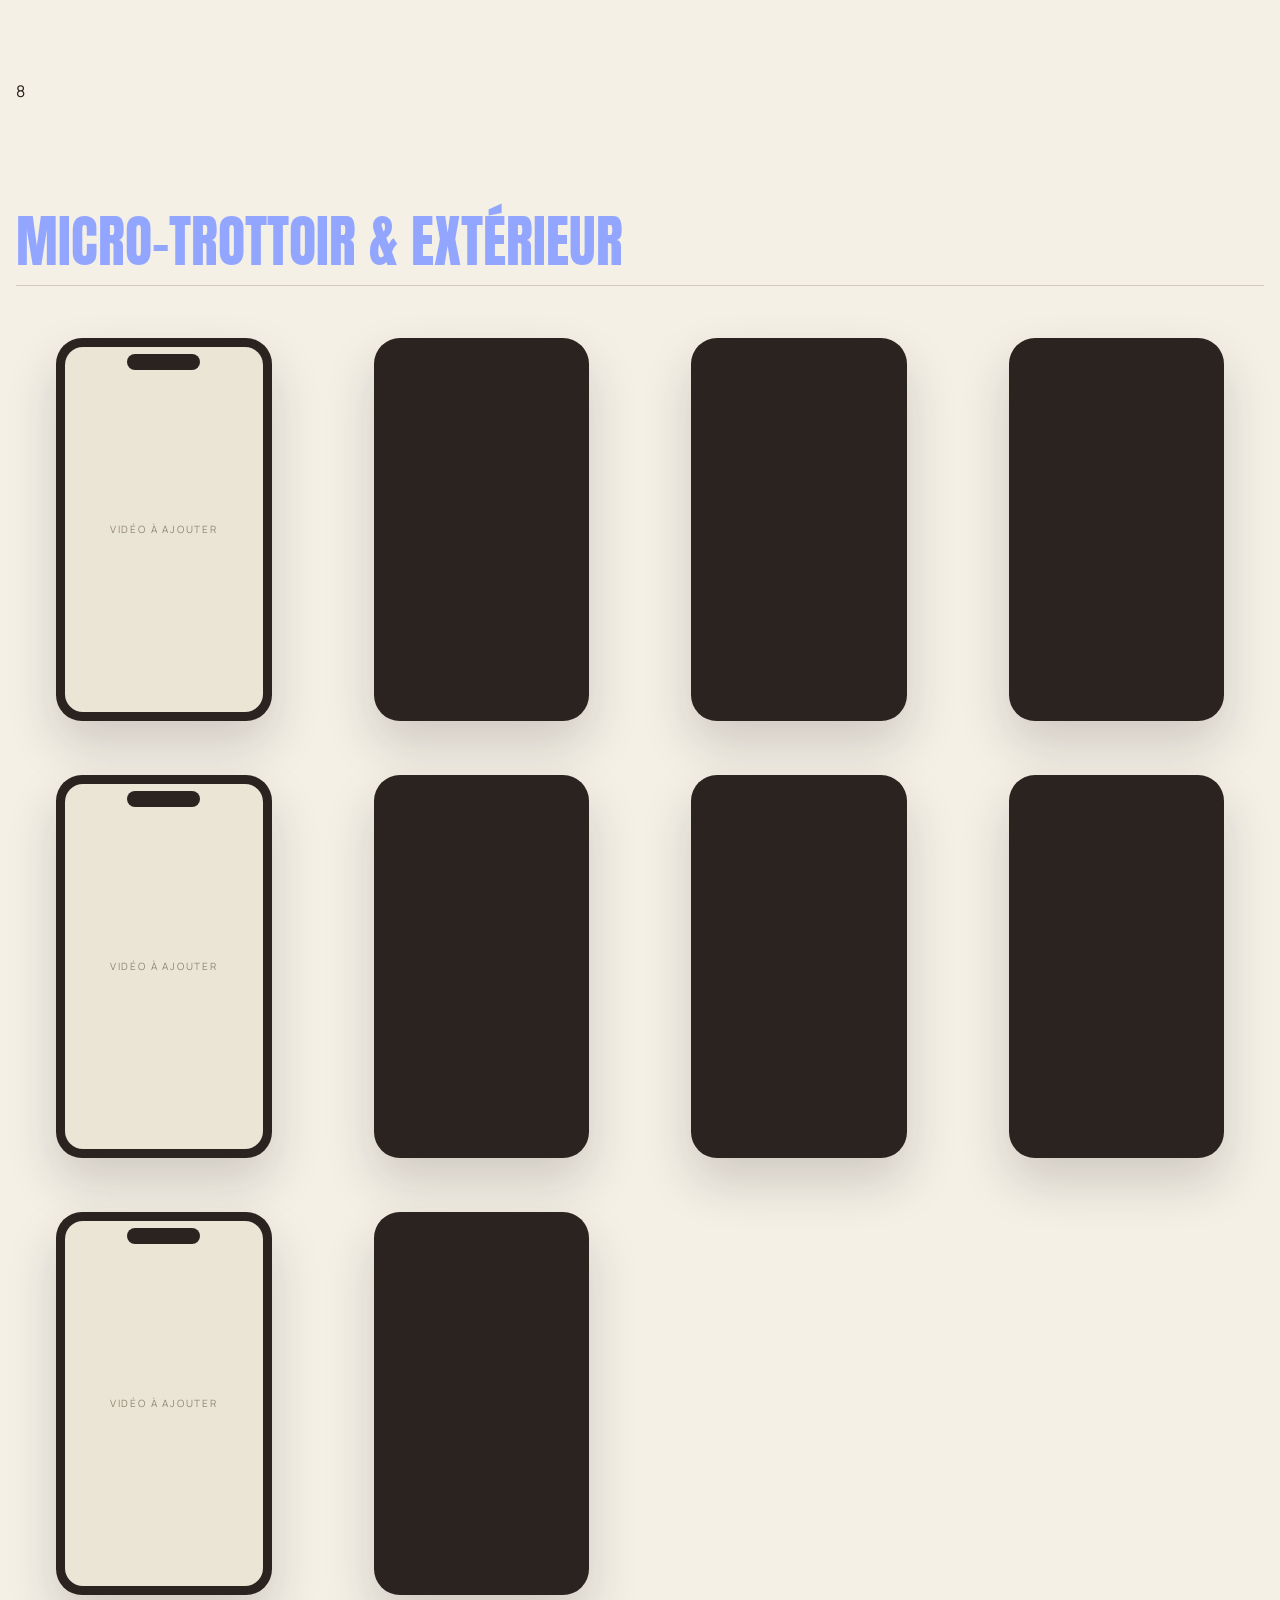
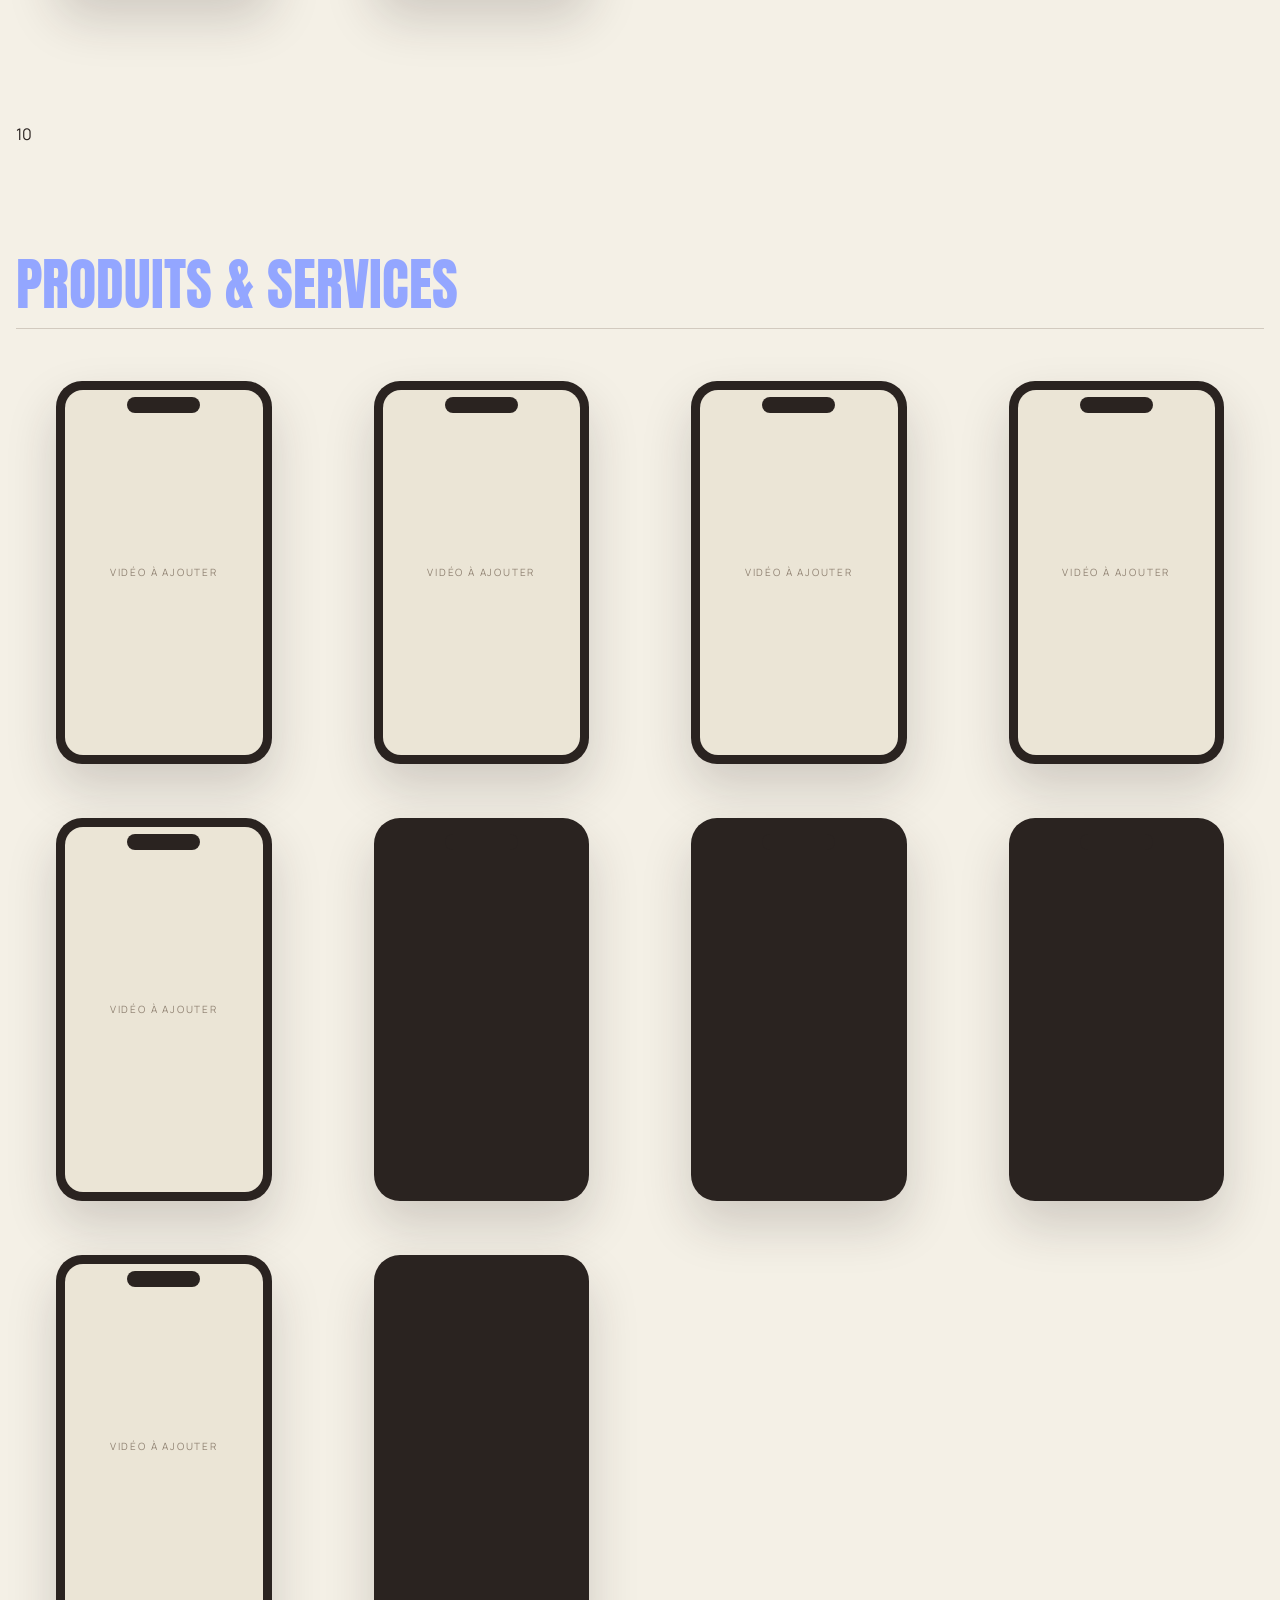
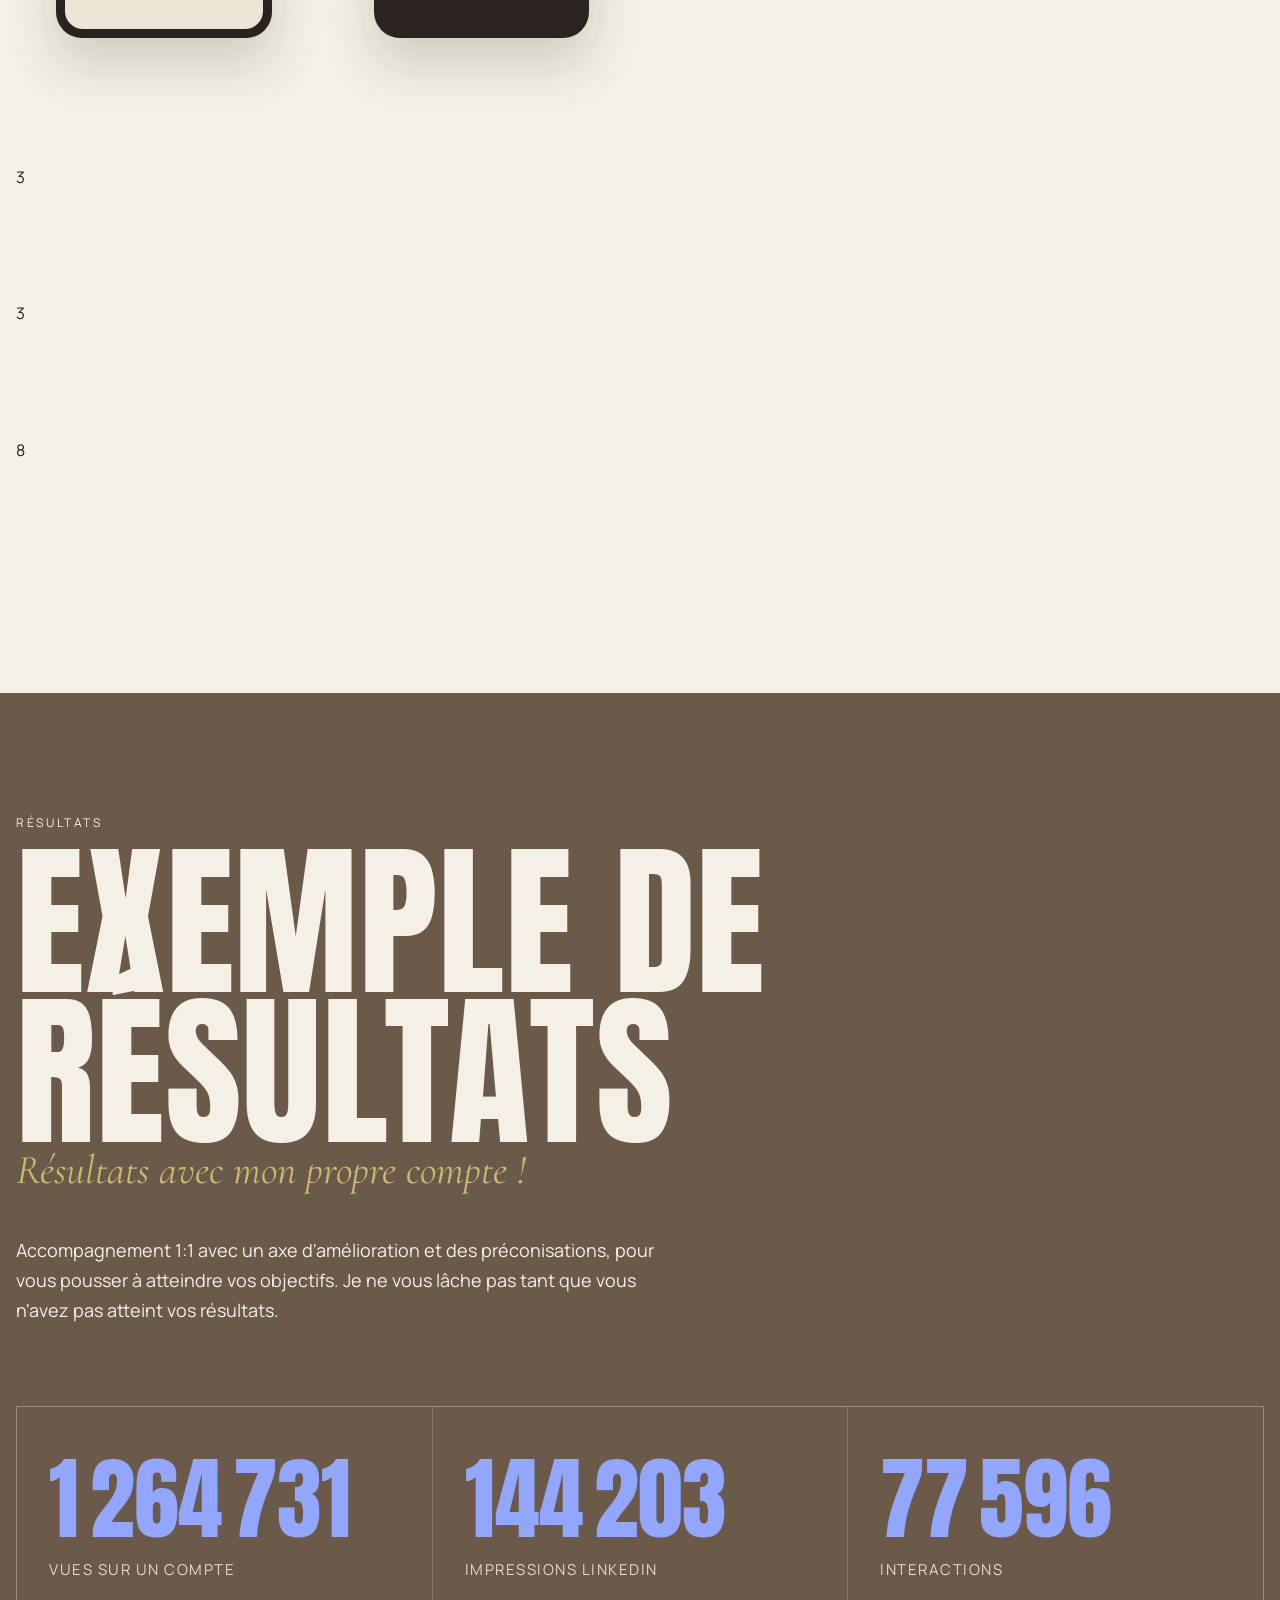
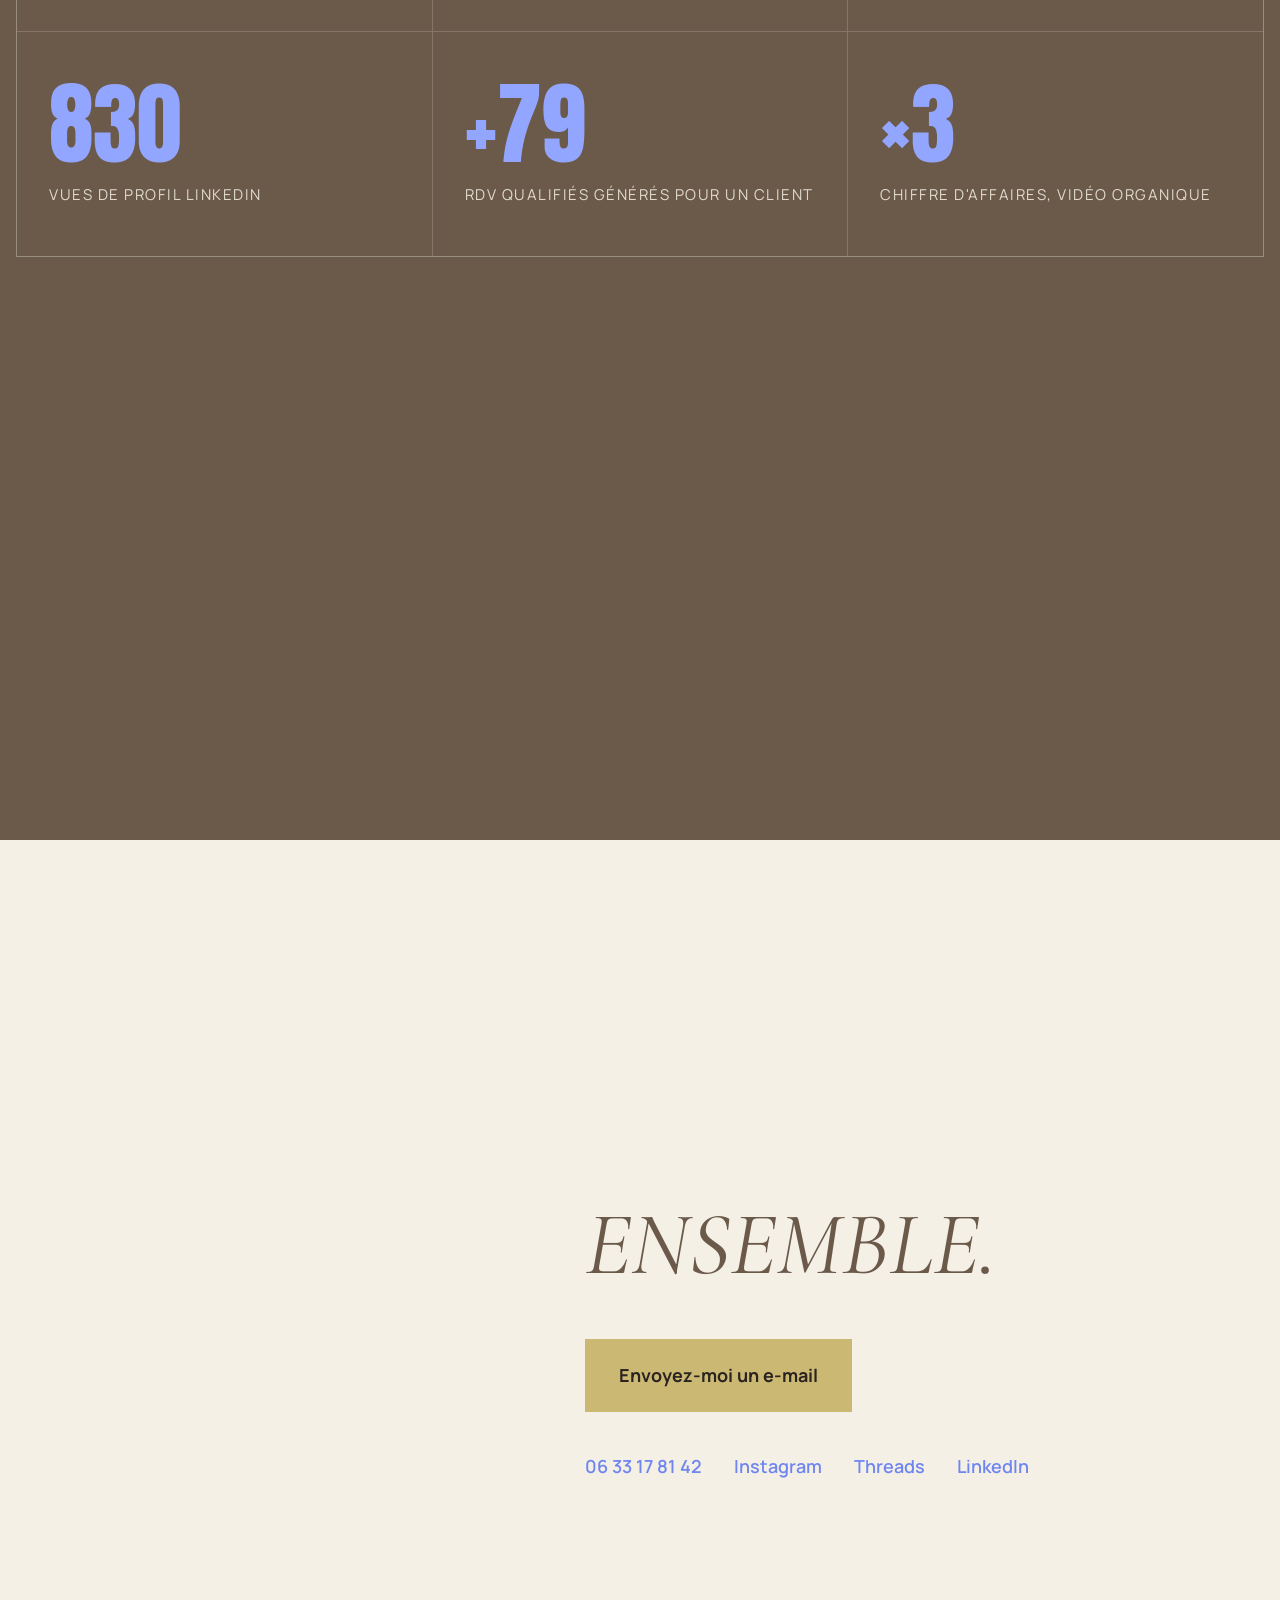
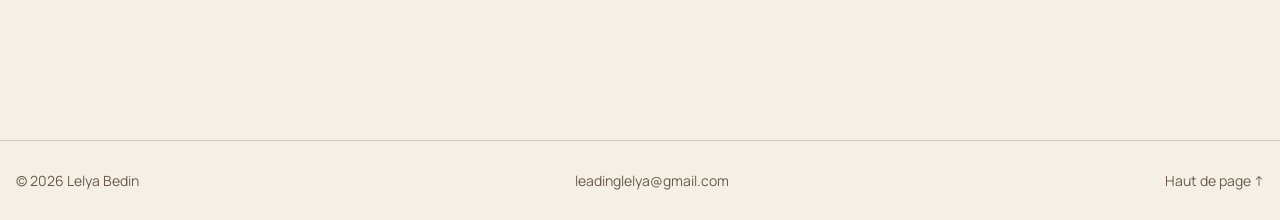
==== commit bd42b28f: "Build animated premium portfolio Palette, typographies et sections repris du PDF : hero, introductio" ====
--- a/index.html
+++ b/index.html
@@ -3,52 +3,46 @@
 <head>
   <meta charset="utf-8">
   <meta name="viewport" content="width=device-width, initial-scale=1">
-  <title>Lelya Bedin — Community Manager & Créatrice UGC</title>
-  <meta name="description" content="Lelya Bedin, Community Manager freelance & Créatrice UGC. Une communication digitale sur-mesure : flexible, réactive et créative.">
-  <meta property="og:title" content="Lelya Bedin — Community Manager & Créatrice UGC">
+  <title>Lelya Bedin — Social media manager & Créatrice UGC</title>
+  <meta name="description" content="Lelya Bedin, freelance en social media management et créatrice UGC. Flexible, réactive et créative : une communication digitale sur-mesure à Bordeaux, Paris et Montpellier.">
+  <meta property="og:title" content="Lelya Bedin — Créatrice UGC & Social media manager">
   <meta property="og:description" content="Une communication digitale sur-mesure : flexible, réactive et créative.">
   <meta property="og:image" content="assets/hero.jpg">
-  <meta name="theme-color" content="#1c1612">
-  <link rel="icon" href="data:image/svg+xml,<svg xmlns='http://www.w3.org/2000/svg' viewBox='0 0 100 100'><rect width='100' height='100' rx='22' fill='%231c1612'/><text x='50' y='66' font-family='Georgia,serif' font-size='46' text-anchor='middle' fill='%23e9dcc8' font-style='italic'>LB</text></svg>">
+  <meta name="theme-color" content="#f4f0e6">
+  <link rel="icon" href="data:image/svg+xml,<svg xmlns='http://www.w3.org/2000/svg' viewBox='0 0 100 100'><rect width='100' height='100' rx='22' fill='%2393a6ff'/><text x='50' y='66' font-family='Georgia,serif' font-size='44' text-anchor='middle' fill='%232a2320' font-style='italic'>LB</text></svg>">
   <link rel="preconnect" href="https://fonts.googleapis.com">
   <link rel="preconnect" href="https://fonts.gstatic.com" crossorigin>
-  <link href="https://fonts.googleapis.com/css2?family=Cormorant+Garamond:ital,wght@0,300;0,400;0,500;1,300;1,400&family=Manrope:wght@300;400;500;600&display=swap" rel="stylesheet">
+  <link href="https://fonts.googleapis.com/css2?family=Anton&family=Cormorant+Garamond:ital,wght@0,400;0,500;0,600;1,400;1,500&family=Manrope:wght@400;500;600;700&display=swap" rel="stylesheet">
   <link rel="stylesheet" href="style.css">
 </head>
 <body>
 
   <!-- ===== Loader ===== -->
   <div class="loader" aria-hidden="true">
-    <div class="loader__inner">
-      <span class="loader__line"><span>Lelya</span></span>
-      <span class="loader__line loader__line--italic"><span>Bedin</span></span>
-    </div>
-    <div class="loader__count"><span data-count>0</span>%</div>
+    <p class="loader__name"><span>Lelya</span> <em>Bedin</em></p>
+    <div class="loader__bar"><span></span></div>
   </div>
 
-  <div class="grain" aria-hidden="true"></div>
-  <div class="cursor" aria-hidden="true"><span class="cursor__label"></span></div>
+  <div class="cursor" aria-hidden="true"></div>
   <div class="progress" aria-hidden="true"></div>
 
   <!-- ===== Navigation ===== -->
   <header class="nav">
-    <a href="#top" class="nav__logo">L<em>B</em></a>
+    <a href="#top" class="nav__logo" aria-label="Accueil">LB</a>
     <nav class="nav__links">
       <a href="#about">À propos</a>
-      <a href="#services">Expertise</a>
-      <a href="#ugc">UGC</a>
-      <a href="#results">Résultats</a>
-      <a href="#parcours">Parcours</a>
+      <a href="#competences">Compétences</a>
+      <a href="#portfolio">Portfolio</a>
+      <a href="#resultats">Résultats</a>
     </nav>
-    <a href="#contact" class="nav__cta magnetic"><span>Travaillons ensemble</span></a>
-    <button class="nav__burger" aria-label="Menu"><span></span><span></span></button>
+    <a href="#contact" class="nav__cta magnetic"><span>Collaborons</span></a>
+    <button class="nav__burger" aria-label="Ouvrir le menu" aria-expanded="false"><span></span><span></span></button>
   </header>
-  <div class="menu">
+  <div class="menu" aria-hidden="true">
     <a href="#about">À propos</a>
-    <a href="#services">Expertise</a>
-    <a href="#ugc">UGC</a>
-    <a href="#results">Résultats</a>
-    <a href="#parcours">Parcours</a>
+    <a href="#competences">Compétences</a>
+    <a href="#portfolio">Portfolio</a>
+    <a href="#resultats">Résultats</a>
     <a href="#contact">Contact</a>
   </div>
 
@@ -56,314 +50,239 @@
 
     <!-- ===== Hero ===== -->
     <section class="hero">
-      <div class="hero__glow"></div>
-      <p class="hero__eyebrow reveal-up">Portfolio · Community Manager & Créatrice UGC</p>
-      <h1 class="hero__title">
-        <span class="line"><span class="word">Lelya</span></span>
-        <span class="line line--indent"><span class="word"><em>Bedin</em></span></span>
+      <h1 class="hero__big" aria-label="Portfolio">
+        <span class="hero__big-inner">PORTFOLIO</span>
       </h1>
-      <div class="hero__media" data-parallax="0.12">
-        <div class="frame" data-cursor="Lelya">
-          <img src="assets/hero.jpg" alt="Lelya Bedin en tournage UGC" onerror="this.remove()">
-          <span class="frame__mono">LB</span>
-        </div>
-      </div>
-      <div class="hero__bottom">
-        <p class="hero__lead reveal-up">Flexible, réactive et créative : je m'adapte à vos besoins et à vos objectifs pour une communication digitale <em>sur-mesure</em>.</p>
-        <a href="#about" class="hero__scroll" aria-label="Défiler">
-          <svg viewBox="0 0 120 120" class="spin"><defs><path id="circle" d="M60,60 m-46,0 a46,46 0 1,1 92,0 a46,46 0 1,1 -92,0"/></defs><text><textPath href="#circle">Découvrir · Découvrir · Découvrir · </textPath></text></svg>
-          <span class="hero__arrow">↓</span>
-        </a>
-      </div>
+      <p class="hero__title"><span class="split-line">Créatrice UGC</span></p>
+      <p class="hero__sub reveal">Social media manager</p>
+
+      <div class="hero__stage">
+        <div class="strip reveal" data-parallax="0.08">
+          <div class="media media--frame" data-label="Photo à ajouter"><img src="assets/strip-1.jpg" alt=""></div>
+          <div class="media media--frame" data-label="Photo à ajouter"><img src="assets/strip-2.jpg" alt=""></div>
+          <div class="media media--frame" data-label="Photo à ajouter"><img src="assets/strip-3.jpg" alt=""></div>
+          <div class="media media--frame" data-label="Photo à ajouter"><img src="assets/strip-4.jpg" alt=""></div>
+        </div>
+
+        <div class="hero__photo media" data-label="Photo à ajouter" data-parallax="-0.05">
+          <img src="assets/hero.jpg" alt="Lelya Bedin, créatrice UGC">
+        </div>
+
+        <div class="badge reveal" data-parallax="0.12">
+          <span class="badge__icon">◉</span>
+          <p>Bonus : <em>modèle et actrice</em></p>
+        </div>
+      </div>
+
+      <a href="#intro" class="scroll-hint" aria-label="Défiler">
+        <span></span>
+      </a>
     </section>
 
     <!-- ===== Marquee ===== -->
     <div class="marquee" aria-hidden="true">
       <div class="marquee__track">
-        <span>Community Management</span><i>✦</i><span>Création UGC</span><i>✦</i><span>Stratégie digitale</span><i>✦</i><span>Copywriting</span><i>✦</i><span>SEO</span><i>✦</i><span>LinkedIn</span><i>✦</i>
-        <span>Community Management</span><i>✦</i><span>Création UGC</span><i>✦</i><span>Stratégie digitale</span><i>✦</i><span>Copywriting</span><i>✦</i><span>SEO</span><i>✦</i><span>LinkedIn</span><i>✦</i>
+        <span>Social media management</span><i>✦</i><span>Création UGC</span><i>✦</i><span>Vidéaste & photographe</span><i>✦</i><span>Stratégie marketing digital</span><i>✦</i><span>Copywriting & SEO</span><i>✦</i>
+        <span>Social media management</span><i>✦</i><span>Création UGC</span><i>✦</i><span>Vidéaste & photographe</span><i>✦</i><span>Stratégie marketing digital</span><i>✦</i><span>Copywriting & SEO</span><i>✦</i>
       </div>
     </div>
+
+    <!-- ===== Introduction ===== -->
+    <section class="intro" id="intro">
+      <div class="intro__head">
+        <p class="kicker reveal">01 — Introduction</p>
+        <h2 class="h-display reveal">INTRODUCTION</h2>
+        <p class="h-script reveal">Intro</p>
+      </div>
+
+      <div class="intro__grid">
+        <div class="intro__text">
+          <p class="intro__lead reveal">Flexible, réactive et créative : je m'adapte à vos besoins et à vos objectifs pour une communication digitale <em>sur-mesure</em>.</p>
+          <p class="intro__cities reveal">Présente sur <strong>Bordeaux</strong>, <strong>Paris</strong> et <strong>Montpellier</strong></p>
+          <a href="mailto:leadinglelya@gmail.com" class="link-underline reveal">leadinglelya@gmail.com</a>
+        </div>
+
+        <div class="intro__frame media reveal-clip" data-label="Photo à ajouter" data-parallax="0.06">
+          <img src="assets/intro.jpg" alt="Lelya Bedin en tournage, coulisses d'une prestation beauté">
+        </div>
+      </div>
+    </section>
 
     <!-- ===== About ===== -->
     <section class="about" id="about">
-      <div class="section-tag reveal-up"><span>01</span> Bio</div>
-      <blockquote class="about__quote split">
-        « Personne n'a jamais réalisé de choses incroyables en faisant des actions banales. »
+      <div class="about__grid">
+        <div class="about__title">
+          <p class="h-script reveal">Hello, je suis</p>
+          <h2 class="about__name">
+            <span class="split-line">LELYA</span>
+            <span class="split-line">BEDIN</span>
+          </h2>
+          <ul class="socials reveal">
+            <li><a href="mailto:leadinglelya@gmail.com" aria-label="E-mail">✉</a></li>
+            <li><a href="#" aria-label="Instagram">◎</a></li>
+            <li><a href="#" aria-label="LinkedIn">in</a></li>
+          </ul>
+        </div>
+
+        <div class="about__text">
+          <p class="reveal">Freelance en <strong>social media management</strong> & <strong>créatrice/formatrice</strong>, je travaille avec une agence de créateurs UGC (user generated content).</p>
+          <p class="reveal">Formée par <strong>Liberté Digitale</strong>, modèle et mannequin, diplômée du <strong>BUT GACO</strong> en parcours MCMO (management commercial et marketing omnicanal). J'ai aussi été formée en tant que vidéaste chez l'Agence Short.</p>
+          <p class="reveal">Je cherche à collaborer avec des entrepreneurs et des entreprises qui m'inspirent, et à mon image : des personnes ambitieuses, créatives, motivées à avoir un véritable impact.</p>
+        </div>
+
+        <figure class="about__photo media reveal-clip" data-label="Photo à ajouter" data-parallax="-0.06">
+          <img src="assets/about.jpg" alt="Portrait de Lelya Bedin">
+        </figure>
+      </div>
+
+      <blockquote class="quote reveal">
+        <p>« La folie, c'est de faire toujours la même chose et de s'attendre à un résultat différent. »</p>
+        <cite>Albert Einstein</cite>
       </blockquote>
-      <p class="about__author reveal-up">— Margo Cunego</p>
-
-      <div class="about__grid">
-        <div class="about__img" data-parallax="-0.08">
-          <div class="frame frame--tall reveal-clip">
-            <img src="assets/bio.jpg" alt="Portrait de Lelya" onerror="this.remove()">
-            <span class="frame__mono">LB</span>
-          </div>
-        </div>
-        <div class="about__text">
-          <p class="lead reveal-up">Freelance en <strong>Community Management</strong> & <strong>Créatrice UGC</strong>, fondatrice de <em>leadinglelya</em>.</p>
-          <p class="reveal-up">Je cherche à travailler et collaborer avec des entrepreneurs qui m'inspirent, et à mon image : des personnes de confiance, ambitieuses, créatives et motivées à avoir un véritable impact.</p>
-          <p class="reveal-up">Formée au marketing omnicanal (BUT GACO, parcours MCMO) et au community management, SEO & copywriting (Liberté Digitale), j'allie stratégie et création pour faire grandir les marques là où leur communauté se trouve.</p>
-          <ul class="traits reveal-up">
-            <li>ambitieuse</li><li>créative</li><li>sociable</li><li>entreprenante</li><li>déterminée</li>
-          </ul>
-        </div>
-      </div>
-    </section>
-
-    <!-- ===== Services ===== -->
-    <section class="services" id="services">
+    </section>
+
+    <!-- ===== Compétences ===== -->
+    <section class="skills" id="competences">
+      <div class="skills__visual">
+        <div class="oval media reveal-clip" data-label="Photo à ajouter" data-parallax="0.05">
+          <img src="assets/comp-1.jpg" alt="Lelya Bedin sur scène">
+        </div>
+        <div class="oval oval--2 media reveal-clip" data-label="Photo à ajouter" data-parallax="-0.07">
+          <img src="assets/comp-2.jpg" alt="Lelya Bedin sur un tournage">
+        </div>
+      </div>
+
+      <div class="skills__content">
+        <p class="h-script reveal">personnelles</p>
+        <h2 class="h-display h-display--blue reveal">COMPÉTENCES</h2>
+        <ul class="skill-list">
+          <li class="reveal">Vidéaste / photographe</li>
+          <li class="reveal accent">Social media management</li>
+          <li class="reveal">Stratégie marketing digital</li>
+          <li class="reveal accent">Création de contenu / création UGC</li>
+          <li class="reveal">Capacité d'adaptation / assiduité</li>
+          <li class="reveal accent">Management d'équipe / leadership</li>
+          <li class="reveal">Capacité oratoire, prise de parole facile devant un public</li>
+          <li class="reveal accent">SEO, copywriting</li>
+        </ul>
+      </div>
+    </section>
+
+    <!-- ===== Marques ===== -->
+    <section class="brands">
       <div class="section-head">
-        <div class="section-tag reveal-up"><span>02</span> Expertise</div>
-        <h2 class="h2 split">Ce que je fais <em>pour vous</em></h2>
-      </div>
-      <div class="services__list">
-        <article class="service reveal-up" data-cursor="Voir">
-          <span class="service__num">01</span>
-          <h3>Community Management</h3>
-          <p>Animation et gestion de vos réseaux au quotidien : modération, routines d'engagement, planning éditorial et reporting.</p>
-          <span class="service__arrow">↗</span>
-        </article>
-        <article class="service reveal-up" data-cursor="Voir">
-          <span class="service__num">02</span>
-          <h3>Création UGC</h3>
-          <p>Vidéos et photos authentiques, tournées et montées par mes soins, pensées pour l'engagement et la conversion.</p>
-          <span class="service__arrow">↗</span>
-        </article>
-        <article class="service reveal-up" data-cursor="Voir">
-          <span class="service__num">03</span>
-          <h3>Stratégie digitale</h3>
-          <p>Audit, préconisations, analyse des statistiques et plan d'action : une stratégie claire, alignée sur vos objectifs.</p>
-          <span class="service__arrow">↗</span>
-        </article>
-        <article class="service reveal-up" data-cursor="Voir">
-          <span class="service__num">04</span>
-          <h3>Personal branding LinkedIn</h3>
-          <p>Optimisation de profil, prospection et routine d'engagement pour transformer votre visibilité en opportunités.</p>
-          <span class="service__arrow">↗</span>
-        </article>
-      </div>
-    </section>
-
-    <!-- ===== UGC Showcase ===== -->
-    <section class="ugc" id="ugc">
-      <div class="section-head section-head--light">
-        <div class="section-tag reveal-up"><span>03</span> Créations</div>
-        <h2 class="h2 split">Exemples de contenus <em>UGC</em></h2>
-        <p class="section-sub reveal-up">Une sélection de contenus réalisés pour mes clients.</p>
-      </div>
-      <div class="ugc__rail">
-        <div class="phone reveal-phone" data-cursor="Play">
-          <div class="phone__screen">
-            <video src="assets/ugc-1.mp4" poster="assets/ugc-1.jpg" muted loop playsinline preload="metadata"></video>
-            <div class="phone__ph"><span>Présentation<br><em>face caméra</em></span></div>
-          </div>
-          <p class="phone__cap">Storytelling · Marque</p>
-        </div>
-        <div class="phone reveal-phone" data-cursor="Play">
-          <div class="phone__screen">
-            <video src="assets/ugc-2.mp4" poster="assets/ugc-2.jpg" muted loop playsinline preload="metadata"></video>
-            <div class="phone__ph"><span>Lifestyle<br><em>en mouvement</em></span></div>
-          </div>
-          <p class="phone__cap">Lifestyle · Local</p>
-        </div>
-        <div class="phone reveal-phone" data-cursor="Play">
-          <div class="phone__screen">
-            <video src="assets/ugc-3.mp4" poster="assets/ugc-3.jpg" muted loop playsinline preload="metadata"></video>
-            <div class="phone__ph"><span>Mise en scène<br><em>produit</em></span></div>
-          </div>
-          <p class="phone__cap">Produit · Beauté</p>
-        </div>
-        <div class="phone reveal-phone" data-cursor="Play">
-          <div class="phone__screen">
-            <video src="assets/ugc-4.mp4" poster="assets/ugc-4.jpg" muted loop playsinline preload="metadata"></video>
-            <div class="phone__ph"><span>Try-on<br><em>mode</em></span></div>
-          </div>
-          <p class="phone__cap">Mode · Try-on</p>
-        </div>
-      </div>
-    </section>
-
-    <!-- ===== Results ===== -->
-    <section class="results" id="results">
+        <h2 class="h-display h-display--blue reveal">IL ME FONT CONFIANCE !</h2>
+        <p class="h-script reveal">et bien d'autres encore…</p>
+      </div>
+      <ul class="brands__grid">
+        <li class="reveal">Galeries Lafayette</li>
+        <li class="reveal">Short.</li>
+        <li class="reveal">Poppins</li>
+        <li class="reveal">SFR</li>
+        <li class="reveal">Société Générale</li>
+        <li class="reveal">Colette</li>
+        <li class="reveal">Royaltiz</li>
+        <li class="reveal">Plucky</li>
+        <li class="reveal">Wake</li>
+        <li class="reveal">Azar</li>
+        <li class="reveal">Ambrode</li>
+        <li class="reveal">Abby</li>
+      </ul>
+      <p class="brands__count reveal">+200 marques accompagnées. Le prochain, c'est vous ?</p>
+    </section>
+
+    <!-- ===== Portfolio ===== -->
+    <section class="portfolio" id="portfolio">
       <div class="section-head">
-        <div class="section-tag reveal-up"><span>04</span> Résultat client</div>
-        <h2 class="h2 split">Des chiffres qui <em>parlent</em></h2>
-        <p class="section-sub reveal-up">Modération, routine d'engagement, prospection, audit, préconisations et optimisation du compte LinkedIn d'une cliente experte en tunnels de vente.</p>
-      </div>
-      <div class="results__grid">
-        <div class="stat reveal-up">
-          <p class="stat__label">Vues du profil</p>
-          <div class="stat__row">
-            <span class="stat__before">293</span>
-            <span class="stat__arrow">→</span>
-            <span class="stat__after" data-to="1179">0</span>
-          </div>
-          <div class="stat__bar"><span style="--w:100%"></span><span class="stat__bar-before" style="--w:24.9%"></span></div>
-          <p class="stat__gain">×4 en visibilité</p>
-        </div>
-        <div class="stat reveal-up">
-          <p class="stat__label">Impressions des posts</p>
-          <div class="stat__row">
-            <span class="stat__before">718</span>
-            <span class="stat__arrow">→</span>
-            <span class="stat__after" data-to="12685">0</span>
-          </div>
-          <div class="stat__bar"><span style="--w:100%"></span><span class="stat__bar-before" style="--w:5.7%"></span></div>
-          <p class="stat__gain">×17 en portée</p>
-        </div>
-      </div>
-    </section>
-
-    <!-- ===== Parcours ===== -->
-    <section class="parcours" id="parcours">
-      <div class="section-head">
-        <div class="section-tag reveal-up"><span>05</span> Parcours</div>
-        <h2 class="h2 split">Expériences & <em>formation</em></h2>
-      </div>
-
-      <div class="timeline">
-        <div class="timeline__line"><span></span></div>
-
-        <div class="tl reveal-up">
-          <p class="tl__date">2023 — aujourd'hui</p>
-          <div class="tl__body">
-            <h3>Fondatrice de <em>leadinglelya</em></h3>
-            <p class="tl__role">Freelance Community Management & Création UGC</p>
-            <p>Leadership, entrepreneuriat, prospection, négociation client, outils digitaux, montage et stratégie marketing, ténacité, création de projet.</p>
-          </div>
-        </div>
-
-        <div class="tl reveal-up">
-          <p class="tl__date">Sept. 2023 — Avr. 2024</p>
-          <div class="tl__body">
-            <h3>Gestion de projet, pôle « Web »</h3>
-            <p class="tl__role">Responsable organisation, gestion & analyse stratégie</p>
-            <p>Gestion d'équipe et de projet, planification, analyse des statistiques, préconisations, formation de l'équipe à la stratégie digitale, création de contenu.</p>
-          </div>
-        </div>
-
-        <div class="tl reveal-up">
-          <p class="tl__date">Avr. — Juin 2023</p>
-          <div class="tl__body">
-            <h3>Galeries Lafayette, Agen</h3>
-            <p class="tl__role">Stagiaire en management & marketing</p>
-            <p>Motivation et organisation des équipes, gestion du temps et du magasin, indicateurs financiers, outils de communication numérique.</p>
-          </div>
-        </div>
-
-        <div class="tl reveal-up">
-          <p class="tl__date">2023 — 2024</p>
-          <div class="tl__body">
-            <h3>Liberté Digitale</h3>
-            <p class="tl__role">Formation Community Management, SEO & Copywriting</p>
-          </div>
-        </div>
-
-        <div class="tl reveal-up">
-          <p class="tl__date">2022 — 2025</p>
-          <div class="tl__body">
-            <h3>BUT GACO — IUT d'Agen</h3>
-            <p class="tl__role">Parcours Management commercial & marketing omnicanal (MCMO)</p>
-            <p>Formation pluridisciplinaire : gestion, management, comptabilité, marketing, e-commerce et droit. Ancienne vice-présidente, puis responsable partenariats du BDE.</p>
-          </div>
-        </div>
-
-        <div class="tl reveal-up">
-          <p class="tl__date">2021 — 2022</p>
-          <div class="tl__body">
-            <h3>Bac STMG, option marketing</h3>
-            <p class="tl__role">Mention bien · Lycée Bernard Palissy</p>
-            <p>Certification PIX : information & données, communication, création de contenus, sécurité.</p>
-          </div>
-        </div>
-      </div>
-    </section>
-
-    <!-- ===== Awards ===== -->
-    <section class="awards">
-      <div class="section-head section-head--light">
-        <div class="section-tag reveal-up"><span>06</span> Distinctions</div>
-        <h2 class="h2 split">Projets <em>remarqués</em></h2>
-      </div>
-      <ul class="awards__list">
-        <li class="award reveal-up" data-cursor="✦">
-          <span class="award__rank">1<sup>re</sup></span>
-          <div><h3>Lauréate du concours</h3><p>Présentation de GACO (PPP R3.01)</p></div>
-          <span class="award__year">IUT Agen</span>
-        </li>
-        <li class="award reveal-up" data-cursor="✦">
-          <span class="award__rank">3<sup>e</sup></span>
-          <div><h3>National GACO Game</h3><p>À l'écrit du rapport pour ICE Water Management</p></div>
-          <span class="award__year">National</span>
-        </li>
-        <li class="award reveal-up" data-cursor="✦">
-          <span class="award__rank">1/80</span>
-          <div><h3>Cyber CV GACO</h3><p>Sélectionnée par le jury parmi 80 propositions</p></div>
-          <span class="award__year">IUT Agen</span>
-        </li>
-      </ul>
-    </section>
-
-    <!-- ===== Skills ===== -->
-    <section class="skills">
-      <div class="skills__col reveal-up">
-        <h3>Savoir-faire</h3>
-        <ul>
-          <li>Stratégie social media</li><li>Création de contenu</li><li>Copywriting & SEO</li><li>Analyse de statistiques</li><li>Management d'équipe</li><li>Prise de parole en public</li>
-        </ul>
-      </div>
-      <div class="skills__col reveal-up">
-        <h3>Outils</h3>
-        <ul>
-          <li>Canva</li><li>CapCut</li><li>Notion</li><li>Word</li><li>PowerPoint</li>
-        </ul>
-      </div>
-      <div class="skills__col reveal-up">
-        <h3>Langues</h3>
-        <ul class="langs">
-          <li><span>Français</span><em>Natif</em></li>
-          <li><span>Anglais</span><em>C1</em></li>
-          <li><span>Espagnol</span><em>B1</em></li>
-        </ul>
-      </div>
-    </section>
-
-    <!-- ===== Interests ===== -->
-    <section class="interests">
-      <p class="interests__text split">
-        Curieuse et insatiable, je puise mon inspiration dans <em>l'art</em>, la psychologie, la mode et ses maisons de luxe, les voyages, la danse, la musique et la photographie.
-      </p>
-      <div class="interests__gallery">
-        <div class="frame frame--sm" data-parallax="0.1"><img src="assets/interet-1.jpg" alt="" onerror="this.remove()"><span class="frame__mono">✦</span></div>
-        <div class="frame frame--sm" data-parallax="-0.06"><img src="assets/interet-2.jpg" alt="" onerror="this.remove()"><span class="frame__mono">✦</span></div>
-        <div class="frame frame--sm" data-parallax="0.14"><img src="assets/interet-3.jpg" alt="" onerror="this.remove()"><span class="frame__mono">✦</span></div>
+        <p class="kicker reveal">Portfolio</p>
+        <h2 class="h-display h-display--blue reveal">PORTFOLIO</h2>
+        <p class="h-script reveal">Exemples de créations UGC</p>
+        <p class="section-sub reveal">Gestion entière : script, montage, tournage…</p>
+      </div>
+
+      <div class="gallery-set" data-gallery>
+        <div class="gallery" data-title="UGC organique" data-prefix="ugc" data-count="8"></div>
+        <div class="gallery" data-title="UGC en immersion" data-sub="duo ou groupes possibles" data-prefix="immersion" data-count="8"></div>
+        <div class="gallery" data-title="Micro-trottoir & extérieur" data-prefix="microtrottoir" data-count="10"></div>
+        <div class="gallery" data-title="Publicités dynamiques" data-prefix="ad" data-count="10"></div>
+        <div class="gallery" data-title="Produits & services" data-prefix="produit" data-count="10"></div>
+        <div class="gallery" data-title="Version luxe" data-prefix="luxe" data-count="3"></div>
+        <div class="gallery" data-title="Créations ADs" data-sub="format vidéo" data-prefix="pub" data-count="3"></div>
+        <div class="gallery" data-title="TikTok short" data-sub="résultats" data-prefix="tiktok" data-count="8"></div>
+      </div>
+    </section>
+
+    <!-- ===== Résultats ===== -->
+    <section class="results" id="resultats">
+      <div class="results__head">
+        <p class="kicker reveal">Résultats</p>
+        <h2 class="h-display reveal">EXEMPLE DE RÉSULTATS</h2>
+        <p class="h-script reveal">Résultats avec mon propre compte !</p>
+        <p class="results__lead reveal">Accompagnement 1:1 avec un axe d'amélioration et des préconisations, pour vous pousser à atteindre vos objectifs. Je ne vous lâche pas tant que vous n'avez pas atteint vos résultats.</p>
+      </div>
+
+      <div class="stats">
+        <div class="stat reveal">
+          <p class="stat__num"><span data-count="1279379">0</span></p>
+          <p class="stat__label">vues sur un compte</p>
+        </div>
+        <div class="stat reveal">
+          <p class="stat__num"><span data-count="145873">0</span></p>
+          <p class="stat__label">impressions LinkedIn</p>
+        </div>
+        <div class="stat reveal">
+          <p class="stat__num"><span data-count="78495">0</span></p>
+          <p class="stat__label">interactions</p>
+        </div>
+        <div class="stat reveal">
+          <p class="stat__num"><span data-count="840">0</span></p>
+          <p class="stat__label">vues de profil LinkedIn</p>
+        </div>
+        <div class="stat reveal">
+          <p class="stat__num">+<span data-count="80">0</span></p>
+          <p class="stat__label">RDV qualifiés générés pour un client</p>
+        </div>
+        <div class="stat reveal">
+          <p class="stat__num">×<span data-count="3">0</span></p>
+          <p class="stat__label">chiffre d'affaires, vidéo organique</p>
+        </div>
+      </div>
+
+      <div class="results__shots">
+        <div class="media media--shot reveal-clip" data-label="Capture à ajouter" data-parallax="0.04"><img src="assets/result-1.jpg" alt="Capture de statistiques"></div>
+        <div class="media media--shot reveal-clip" data-label="Capture à ajouter" data-parallax="-0.04"><img src="assets/result-2.jpg" alt="Capture de statistiques"></div>
       </div>
     </section>
 
     <!-- ===== Contact ===== -->
     <section class="contact" id="contact">
-      <p class="section-tag reveal-up"><span>07</span> Contact</p>
-      <h2 class="contact__title">
-        <span class="line"><span class="word">Créons</span></span>
-        <span class="line"><span class="word"><em>ensemble.</em></span></span>
-      </h2>
-      <!-- Remplace l'adresse ci-dessous par ton e-mail pro -->
-      <a href="mailto:contact@exemple.com" class="contact__btn magnetic" data-cursor="Écrire"><span>M'envoyer un e-mail</span></a>
-      <div class="contact__info reveal-up">
-        <a href="tel:+33633178142">06 33 17 81 42</a>
-        <!-- Remplace les "#" par tes liens -->
-        <a href="#" target="_blank" rel="noopener">Instagram</a>
-        <a href="#" target="_blank" rel="noopener">LinkedIn</a>
-        <a href="#" target="_blank" rel="noopener">Threads</a>
-        <a href="assets/cv.pdf" target="_blank" rel="noopener">Mon CV</a>
+      <div class="contact__grid">
+        <div class="contact__photo media reveal-clip" data-label="Photo à ajouter">
+          <img src="assets/contact.jpg" alt="Lelya Bedin">
+        </div>
+
+        <div class="contact__content">
+          <h2 class="contact__title">
+            <span class="split-line">COLLABORONS</span>
+            <span class="h-script h-script--big reveal">ensemble.</span>
+          </h2>
+
+          <a href="mailto:leadinglelya@gmail.com" class="contact__mail magnetic" data-cursor="Écrire"><span>Envoyez-moi un e-mail</span></a>
+
+          <div class="contact__links reveal">
+            <a href="tel:+33633178142">06 33 17 81 42</a>
+            <a href="#" target="_blank" rel="noopener">Instagram</a>
+            <a href="#" target="_blank" rel="noopener">Threads</a>
+            <a href="#" target="_blank" rel="noopener">LinkedIn</a>
+          </div>
+        </div>
       </div>
     </section>
   </main>
 
   <footer class="footer">
     <span>© <span data-year></span> Lelya Bedin</span>
-    <span>Community Manager & Créatrice UGC</span>
+    <span>leadinglelya@gmail.com</span>
     <a href="#top">Haut de page ↑</a>
   </footer>
 
--- a/style.css
+++ b/style.css
@@ -0,0 +1,1030 @@
+/* ==========================================================================
+   Lelya Bedin — portfolio
+   Palette et typographies reprises du PDF
+   ========================================================================== */
+
+:root {
+  --cream: #f4f0e6;
+  --cream-2: #ebe5d6;
+  --blue: #93a6ff;
+  --blue-deep: #6f86f0;
+  --brown: #6b5a4a;
+  --ink: #2a2320;
+  --gold: #cbb873;
+  --line: rgba(107, 90, 74, 0.25);
+
+  --f-display: "Anton", "Impact", sans-serif;
+  --f-serif: "Cormorant Garamond", Georgia, serif;
+  --f-body: "Manrope", system-ui, -apple-system, sans-serif;
+
+  --gutter: 16px;
+  --ease: cubic-bezier(0.22, 1, 0.36, 1);
+}
+
+@media (prefers-color-scheme: dark) {
+  :root:not([data-theme="light"]) {
+    --cream: #1c1815;
+    --cream-2: #252019;
+    --brown: #d8c9b4;
+    --ink: #f4f0e6;
+    --line: rgba(216, 201, 180, 0.2);
+  }
+}
+
+/* ---------- Base ---------- */
+*,
+*::before,
+*::after { box-sizing: border-box; }
+
+html { scroll-behavior: smooth; -webkit-text-size-adjust: 100%; }
+
+body {
+  margin: 0;
+  background: var(--cream);
+  color: var(--ink);
+  font-family: var(--f-body);
+  font-size: 16px;
+  line-height: 1.65;
+  overflow-x: hidden;
+  -webkit-font-smoothing: antialiased;
+}
+
+img { display: block; max-width: 100%; height: auto; }
+a { color: inherit; text-decoration: none; }
+p { margin: 0 0 1em; }
+h1, h2, h3 { margin: 0; font-weight: 400; }
+em { font-family: var(--f-serif); font-style: italic; font-weight: 500; }
+::selection { background: var(--blue); color: var(--ink); }
+
+::-webkit-scrollbar { width: 8px; }
+::-webkit-scrollbar-track { background: var(--cream); }
+::-webkit-scrollbar-thumb { background: var(--blue); border-radius: 8px; }
+
+section { position: relative; padding: 120px var(--gutter); }
+
+.kicker {
+  font-size: 12px;
+  letter-spacing: 0.22em;
+  text-transform: uppercase;
+  color: var(--brown);
+  opacity: 0.75;
+  margin-bottom: 14px;
+}
+
+.h-display {
+  font-family: var(--f-display);
+  font-weight: 400;
+  font-size: clamp(56px, 13vw, 190px);
+  line-height: 0.9;
+  letter-spacing: 0.005em;
+  text-transform: uppercase;
+  color: var(--brown);
+}
+.h-display--blue { color: var(--blue); }
+
+.h-script {
+  font-family: var(--f-serif);
+  font-style: italic;
+  font-size: clamp(26px, 3.2vw, 44px);
+  color: var(--brown);
+  line-height: 1.2;
+}
+.h-script--big { font-size: clamp(44px, 7vw, 110px); color: var(--brown); }
+
+.section-head { margin-bottom: 64px; }
+.section-sub {
+  font-family: var(--f-serif);
+  font-size: 22px;
+  color: var(--brown);
+  opacity: 0.8;
+  margin-top: 10px;
+}
+
+.link-underline {
+  display: inline-block;
+  font-weight: 600;
+  padding-bottom: 4px;
+  background: linear-gradient(var(--blue), var(--blue)) left bottom / 0 2px no-repeat;
+  transition: background-size 0.5s var(--ease);
+}
+.link-underline:hover { background-size: 100% 2px; }
+
+/* ---------- Media placeholders ----------
+   Quand une image n'existe pas encore, le bloc prend un aspect propre
+   avec le libellé prévu. Dès que le fichier est ajouté, il s'affiche seul. */
+.media {
+  position: relative;
+  overflow: hidden;
+  background: var(--cream-2);
+  border-radius: 4px;
+}
+.media img { width: 100%; height: 100%; object-fit: cover; transition: transform 1.2s var(--ease); }
+.media:hover img { transform: scale(1.04); }
+
+.media.is-empty {
+  background:
+    linear-gradient(135deg, rgba(147, 166, 255, 0.35), rgba(203, 184, 115, 0.25)),
+    var(--cream-2);
+}
+.media.is-empty img { display: none; }
+.media.is-empty::after {
+  content: attr(data-label);
+  position: absolute;
+  inset: 0;
+  display: grid;
+  place-items: center;
+  padding: 12px;
+  text-align: center;
+  font-size: 12px;
+  letter-spacing: 0.18em;
+  text-transform: uppercase;
+  color: var(--brown);
+  opacity: 0.7;
+}
+
+/* ---------- Loader ---------- */
+.loader {
+  position: fixed;
+  inset: 0;
+  z-index: 1000;
+  display: grid;
+  place-content: center;
+  gap: 28px;
+  background: var(--blue);
+  color: var(--ink);
+  transition: transform 1s var(--ease);
+}
+.loader.is-done { transform: translateY(-100%); }
+.loader__name {
+  font-family: var(--f-display);
+  font-size: clamp(48px, 9vw, 110px);
+  text-transform: uppercase;
+  margin: 0;
+  overflow: hidden;
+}
+.loader__name span,
+.loader__name em {
+  display: inline-block;
+  font-style: normal;
+  animation: rise 0.9s var(--ease) both;
+}
+.loader__name em { animation-delay: 0.15s; }
+.loader__bar {
+  width: min(260px, 60vw);
+  height: 2px;
+  background: rgba(42, 35, 32, 0.2);
+  margin: 0 auto;
+  overflow: hidden;
+}
+.loader__bar span {
+  display: block;
+  height: 100%;
+  width: 100%;
+  background: var(--ink);
+  transform-origin: left;
+  animation: fill 1.4s var(--ease) forwards;
+}
+@keyframes fill { to { transform: scaleX(1); } from { transform: scaleX(0); } }
+@keyframes rise { from { transform: translateY(110%); } to { transform: translateY(0); } }
+
+/* ---------- Cursor & progress ---------- */
+.cursor {
+  position: fixed;
+  top: 0;
+  left: 0;
+  width: 14px;
+  height: 14px;
+  margin: -7px 0 0 -7px;
+  border-radius: 50%;
+  background: var(--blue);
+  pointer-events: none;
+  z-index: 999;
+  mix-blend-mode: multiply;
+  transition: width 0.4s var(--ease), height 0.4s var(--ease), margin 0.4s var(--ease), background 0.4s;
+  opacity: 0;
+}
+.cursor.is-active { opacity: 1; }
+.cursor.is-hover { width: 70px; height: 70px; margin: -35px 0 0 -35px; background: rgba(203, 184, 115, 0.85); }
+.cursor.is-hover::after {
+  content: attr(data-label);
+  position: absolute;
+  inset: 0;
+  display: grid;
+  place-items: center;
+  font-size: 11px;
+  letter-spacing: 0.16em;
+  text-transform: uppercase;
+  color: var(--ink);
+}
+
+@media (hover: none), (pointer: coarse) {
+  .cursor { display: none; }
+}
+
+.progress {
+  position: fixed;
+  top: 0;
+  left: 0;
+  height: 3px;
+  width: 100%;
+  background: var(--blue);
+  transform-origin: left;
+  transform: scaleX(0);
+  z-index: 200;
+}
+
+/* ---------- Navigation ---------- */
+.nav {
+  position: fixed;
+  top: 0;
+  left: 0;
+  right: 0;
+  z-index: 100;
+  display: flex;
+  align-items: center;
+  justify-content: space-between;
+  gap: 24px;
+  padding: 18px var(--gutter);
+  transition: background 0.4s, box-shadow 0.4s, padding 0.4s;
+}
+.nav.is-scrolled {
+  background: color-mix(in srgb, var(--cream) 88%, transparent);
+  backdrop-filter: blur(12px);
+  -webkit-backdrop-filter: blur(12px);
+  box-shadow: 0 1px 0 var(--line);
+  padding-top: 12px;
+  padding-bottom: 12px;
+}
+.nav__logo {
+  font-family: var(--f-display);
+  font-size: 26px;
+  letter-spacing: 0.04em;
+  color: var(--brown);
+}
+.nav__links { display: flex; gap: 32px; }
+.nav__links a,
+.menu a {
+  position: relative;
+  font-size: 14px;
+  font-weight: 500;
+  letter-spacing: 0.02em;
+}
+.nav__links a::after,
+.menu a::after {
+  content: "";
+  position: absolute;
+  left: 0;
+  bottom: -4px;
+  width: 100%;
+  height: 1px;
+  background: var(--blue);
+  transform: scaleX(0);
+  transform-origin: right;
+  transition: transform 0.5s var(--ease);
+}
+.nav__links a:hover::after,
+.menu a:hover::after { transform: scaleX(1); transform-origin: left; }
+
+.nav__cta {
+  display: inline-flex;
+  align-items: center;
+  padding: 11px 22px;
+  border-radius: 999px;
+  background: var(--blue);
+  color: var(--ink);
+  font-size: 14px;
+  font-weight: 600;
+  white-space: nowrap;
+  transition: background 0.3s;
+}
+.nav__cta:hover { background: var(--blue-deep); }
+
+.nav__burger {
+  display: none;
+  width: 40px;
+  height: 40px;
+  border: 0;
+  background: none;
+  cursor: pointer;
+  position: relative;
+}
+.nav__burger span {
+  position: absolute;
+  left: 8px;
+  right: 8px;
+  height: 2px;
+  background: var(--ink);
+  transition: transform 0.4s var(--ease);
+}
+.nav__burger span:first-child { top: 15px; }
+.nav__burger span:last-child { top: 23px; }
+.nav__burger[aria-expanded="true"] span:first-child { transform: translateY(4px) rotate(45deg); }
+.nav__burger[aria-expanded="true"] span:last-child { transform: translateY(-4px) rotate(-45deg); }
+
+.menu {
+  position: fixed;
+  inset: 0;
+  z-index: 90;
+  display: flex;
+  flex-direction: column;
+  justify-content: center;
+  gap: 22px;
+  padding: var(--gutter);
+  background: var(--blue);
+  clip-path: circle(0% at calc(100% - 36px) 36px);
+  transition: clip-path 0.8s var(--ease);
+}
+.menu.is-open { clip-path: circle(150% at calc(100% - 36px) 36px); }
+.menu a {
+  font-family: var(--f-display);
+  font-size: clamp(40px, 10vw, 72px);
+  text-transform: uppercase;
+  color: var(--ink);
+}
+
+/* ---------- Reveal helpers ---------- */
+.reveal {
+  opacity: 0;
+  transform: translateY(40px);
+  transition: opacity 1s var(--ease), transform 1s var(--ease);
+  transition-delay: var(--d, 0s);
+}
+.reveal.is-visible { opacity: 1; transform: none; }
+
+.reveal-clip {
+  clip-path: inset(100% 0 0 0);
+  transition: clip-path 1.4s var(--ease);
+}
+.reveal-clip.is-visible { clip-path: inset(0 0 0 0); }
+
+/* Mots qui montent */
+.split-line { display: block; overflow: hidden; }
+.split-line > * { display: inline-block; }
+.split-line { transition: none; }
+.js .split-line {
+  clip-path: inset(0 0 100% 0);
+  transform: translateY(40%);
+  transition: clip-path 1.1s var(--ease), transform 1.1s var(--ease);
+}
+.js .split-line.is-visible {
+  clip-path: inset(0 0 0 0);
+  transform: none;
+}
+
+/* ---------- Hero ---------- */
+.hero {
+  position: relative;
+  min-height: 100vh;
+  padding: 140px var(--gutter) 60px;
+  display: flex;
+  flex-direction: column;
+  align-items: center;
+  overflow: hidden;
+}
+.hero__big {
+  position: relative;
+  z-index: 1;
+  width: 100%;
+  font-family: var(--f-display);
+  font-weight: 400;
+  font-size: clamp(90px, 27vw, 420px);
+  line-height: 0.82;
+  text-align: center;
+  color: var(--blue);
+  letter-spacing: -0.01em;
+  white-space: nowrap;
+}
+.hero__big-inner {
+  display: inline-block;
+  transform: translateY(20%);
+  opacity: 0;
+  animation: heroIn 1.4s 0.2s var(--ease) forwards;
+}
+@keyframes heroIn { to { transform: none; opacity: 1; } }
+
+.hero__title {
+  position: relative;
+  z-index: 2;
+  margin-top: -0.25em;
+  font-family: var(--f-serif);
+  font-style: italic;
+  font-size: clamp(56px, 9.5vw, 150px);
+  line-height: 1;
+  color: var(--brown);
+  text-align: center;
+}
+.hero__sub {
+  margin-top: 6px;
+  font-family: var(--f-serif);
+  font-size: clamp(22px, 3vw, 38px);
+  color: var(--brown);
+  text-align: center;
+}
+
+.hero__stage {
+  position: relative;
+  width: min(100%, 1100px);
+  height: min(70vh, 640px);
+  margin-top: 40px;
+}
+.hero__photo {
+  position: absolute;
+  left: 50%;
+  bottom: 0;
+  width: min(34vw, 380px);
+  aspect-ratio: 3 / 4;
+  transform: translateX(-50%);
+  border-radius: 0;
+  box-shadow: 30px 30px 60px rgba(42, 35, 32, 0.18);
+  animation: floatUp 1.6s 0.4s var(--ease) both;
+}
+@keyframes floatUp { from { opacity: 0; transform: translate(-50%, 60px); } to { opacity: 1; transform: translate(-50%, 0); } }
+
+.strip {
+  position: absolute;
+  left: 4%;
+  top: 4%;
+  width: min(20vw, 190px);
+  transform: rotate(-9deg);
+  padding: 10px;
+  background: #fff;
+  box-shadow: 0 20px 40px rgba(42, 35, 32, 0.18);
+  display: grid;
+  gap: 8px;
+}
+.strip .media { aspect-ratio: 4 / 3; }
+.strip .media--frame { border-radius: 0; }
+
+.badge {
+  position: absolute;
+  right: 6%;
+  top: 14%;
+  width: 160px;
+  text-align: center;
+  font-family: var(--f-serif);
+  color: var(--brown);
+  transform: rotate(8deg);
+}
+.badge__icon {
+  display: grid;
+  place-items: center;
+  width: 110px;
+  height: 110px;
+  margin: 0 auto 10px;
+  border-radius: 50%;
+  background: var(--blue);
+  color: var(--ink);
+  font-size: 40px;
+  animation: spin 14s linear infinite;
+}
+.badge p { font-size: 20px; line-height: 1.2; margin: 0; }
+@keyframes spin { to { transform: rotate(360deg); } }
+
+.scroll-hint {
+  position: absolute;
+  bottom: 28px;
+  left: 50%;
+  width: 26px;
+  height: 44px;
+  margin-left: -13px;
+  border: 1.5px solid var(--brown);
+  border-radius: 20px;
+  opacity: 0.7;
+}
+.scroll-hint span {
+  position: absolute;
+  top: 8px;
+  left: 50%;
+  width: 4px;
+  height: 8px;
+  margin-left: -2px;
+  border-radius: 2px;
+  background: var(--brown);
+  animation: scrollDot 1.8s var(--ease) infinite;
+}
+@keyframes scrollDot {
+  0% { transform: translateY(0); opacity: 1; }
+  100% { transform: translateY(16px); opacity: 0; }
+}
+
+/* ---------- Marquee ---------- */
+.marquee {
+  overflow: hidden;
+  background: var(--ink);
+  color: var(--cream);
+  padding: 20px 0;
+  transform: rotate(-1.2deg);
+  margin: 40px -20px;
+  white-space: nowrap;
+}
+.marquee__track {
+  display: inline-flex;
+  align-items: center;
+  gap: 28px;
+  font-family: var(--f-display);
+  font-size: clamp(26px, 4vw, 48px);
+  text-transform: uppercase;
+  animation: marquee 32s linear infinite;
+}
+.marquee__track i { font-style: normal; color: var(--gold); }
+@keyframes marquee { to { transform: translateX(-50%); } }
+
+/* ---------- Intro ---------- */
+.intro__head { position: relative; margin-bottom: 60px; }
+.intro__head .h-script {
+  position: absolute;
+  left: 2%;
+  top: 62%;
+  color: var(--gold);
+  font-size: clamp(48px, 7vw, 100px);
+}
+.intro__grid {
+  display: grid;
+  grid-template-columns: 1fr 1fr;
+  gap: 60px;
+  align-items: center;
+}
+.intro__lead {
+  font-family: var(--f-body);
+  font-size: clamp(22px, 2.6vw, 34px);
+  font-weight: 700;
+  line-height: 1.3;
+  text-transform: uppercase;
+  color: var(--brown);
+  margin-bottom: 36px;
+}
+.intro__lead em { text-transform: none; color: var(--blue-deep); }
+.intro__cities {
+  font-size: 15px;
+  letter-spacing: 0.14em;
+  text-transform: uppercase;
+  font-weight: 700;
+  color: var(--brown);
+  margin-bottom: 28px;
+}
+.intro__cities strong { color: var(--blue-deep); font-weight: 700; }
+.intro__frame {
+  aspect-ratio: 4 / 5;
+  padding: 14px;
+  background: transparent;
+  border: 2px solid var(--gold);
+}
+.intro__frame img { height: 100%; }
+
+/* ---------- About ---------- */
+.about { background: var(--blue); color: var(--ink); }
+.about .kicker,
+.about .h-script { color: var(--ink); }
+.about__grid {
+  display: grid;
+  grid-template-columns: 1.2fr 1fr 1fr;
+  gap: 48px;
+  align-items: start;
+}
+.about__name {
+  font-family: var(--f-display);
+  font-weight: 400;
+  font-size: clamp(64px, 10vw, 150px);
+  line-height: 0.92;
+  text-transform: uppercase;
+  color: var(--brown);
+  margin: 12px 0 28px;
+  text-shadow: 4px 4px 0 rgba(42, 35, 32, 0.18);
+}
+.about__text p {
+  font-size: 17px;
+  line-height: 1.7;
+  color: var(--ink);
+}
+.about__text strong { font-weight: 700; }
+.about__photo {
+  aspect-ratio: 3 / 4;
+  margin: 0;
+  box-shadow: 24px 24px 0 var(--cream);
+}
+.socials {
+  display: flex;
+  gap: 12px;
+  list-style: none;
+  padding: 0;
+  margin: 0;
+}
+.socials a {
+  display: grid;
+  place-items: center;
+  width: 42px;
+  height: 42px;
+  border-radius: 50%;
+  border: 1.5px solid var(--ink);
+  font-size: 16px;
+  font-weight: 700;
+  transition: background 0.3s, color 0.3s;
+}
+.socials a:hover { background: var(--ink); color: var(--blue); }
+
+.quote {
+  margin: 110px auto 0;
+  max-width: 960px;
+  text-align: center;
+}
+.quote p {
+  font-family: var(--f-serif);
+  font-size: clamp(26px, 3.4vw, 46px);
+  font-weight: 500;
+  line-height: 1.25;
+  color: var(--ink);
+  margin-bottom: 16px;
+}
+.quote cite {
+  font-family: var(--f-serif);
+  font-style: italic;
+  font-size: 20px;
+  color: var(--brown);
+}
+
+/* ---------- Compétences ---------- */
+.skills {
+  display: grid;
+  grid-template-columns: 1fr 1.2fr;
+  gap: 80px;
+  align-items: center;
+  background: var(--cream);
+}
+.skills__visual {
+  position: relative;
+  height: min(90vh, 760px);
+}
+.oval {
+  position: absolute;
+  left: 0;
+  top: 0;
+  width: 58%;
+  aspect-ratio: 3 / 4;
+  border-radius: 50%;
+  border: 14px solid var(--gold);
+  outline: 1px solid var(--gold);
+  outline-offset: 10px;
+  overflow: hidden;
+}
+.oval--2 {
+  left: auto;
+  right: 0;
+  top: 22%;
+  width: 62%;
+}
+.oval .media { height: 100%; border-radius: 0; }
+.skills__content .h-script {
+  color: var(--gold);
+  font-size: clamp(34px, 4.6vw, 64px);
+  margin-bottom: -12px;
+  padding-left: 8px;
+}
+.skills__content .h-display { margin-bottom: 40px; }
+.skill-list {
+  list-style: none;
+  padding: 0;
+  margin: 0;
+  display: grid;
+  gap: 18px;
+}
+.skill-list li {
+  position: relative;
+  font-size: clamp(16px, 1.8vw, 21px);
+  font-weight: 700;
+  text-transform: uppercase;
+  letter-spacing: 0.02em;
+  color: var(--brown);
+  padding-left: 0;
+  transition: transform 0.5s var(--ease), color 0.4s;
+}
+.skill-list li.accent { color: var(--blue-deep); padding-left: 44px; }
+.skill-list li.accent::before {
+  content: "▶▶";
+  position: absolute;
+  left: 0;
+  top: 0;
+  font-size: 14px;
+  color: var(--blue);
+  letter-spacing: -2px;
+}
+.skill-list li:hover { transform: translateX(10px); }
+
+/* ---------- Marques ---------- */
+.brands {
+  background: var(--cream-2);
+  text-align: center;
+}
+.brands .section-head { margin-bottom: 56px; }
+.brands .h-script { font-size: clamp(24px, 3vw, 38px); }
+.brands__grid {
+  display: flex;
+  flex-wrap: wrap;
+  justify-content: center;
+  gap: 14px;
+  list-style: none;
+  padding: 0;
+  margin: 0 auto;
+  max-width: 1100px;
+}
+.brands__grid li {
+  padding: 18px 26px;
+  border-radius: 999px;
+  background: var(--cream);
+  font-family: var(--f-display);
+  font-size: clamp(18px, 2.2vw, 26px);
+  text-transform: uppercase;
+  letter-spacing: 0.03em;
+  color: var(--brown);
+  transition: background 0.4s, color 0.4s, transform 0.4s var(--ease);
+}
+.brands__grid li:nth-child(3n) { color: var(--blue-deep); }
+.brands__grid li:hover { background: var(--blue); color: var(--ink); transform: translateY(-4px) rotate(-1deg); }
+.brands__count {
+  margin-top: 56px;
+  font-family: var(--f-display);
+  font-size: clamp(28px, 4vw, 56px);
+  text-transform: uppercase;
+  color: var(--blue);
+  line-height: 1.05;
+}
+
+/* ---------- Portfolio galleries ---------- */
+.portfolio { background: var(--cream); }
+.portfolio .section-head { text-align: center; }
+.portfolio .h-display { font-size: clamp(64px, 14vw, 200px); }
+.portfolio .h-script { margin-top: 10px; }
+.portfolio .section-head .kicker { display: none; }
+
+.gallery { margin-bottom: 110px; }
+.gallery__head {
+  display: flex;
+  align-items: baseline;
+  justify-content: space-between;
+  flex-wrap: wrap;
+  gap: 8px 24px;
+  margin-bottom: 36px;
+  padding-bottom: 14px;
+  border-bottom: 1px solid var(--line);
+}
+.gallery__title {
+  font-family: var(--f-display);
+  font-size: clamp(30px, 4.4vw, 58px);
+  text-transform: uppercase;
+  color: var(--blue);
+  line-height: 1;
+}
+.gallery__sub {
+  font-family: var(--f-serif);
+  font-style: italic;
+  font-size: 20px;
+  color: var(--brown);
+}
+.gallery__grid {
+  display: grid;
+  grid-template-columns: repeat(4, 1fr);
+  gap: 22px;
+}
+.phone {
+  position: relative;
+  aspect-ratio: 9 / 16;
+  border-radius: 26px;
+  padding: 9px;
+  background: var(--ink);
+  box-shadow: 0 24px 50px rgba(42, 35, 32, 0.18);
+  transform-style: preserve-3d;
+  transition: transform 0.6s var(--ease), box-shadow 0.6s var(--ease);
+}
+.phone::before {
+  content: "";
+  position: absolute;
+  top: 16px;
+  left: 50%;
+  width: 34%;
+  height: 16px;
+  margin-left: -17%;
+  border-radius: 10px;
+  background: var(--ink);
+  z-index: 2;
+}
+.phone .media {
+  width: 100%;
+  height: 100%;
+  border-radius: 18px;
+  background: var(--cream-2);
+}
+.phone .media::before {
+  content: "▶";
+  position: absolute;
+  right: 12px;
+  bottom: 12px;
+  z-index: 1;
+  width: 34px;
+  height: 34px;
+  display: grid;
+  place-items: center;
+  border-radius: 50%;
+  background: rgba(244, 240, 230, 0.85);
+  color: var(--ink);
+  font-size: 12px;
+  opacity: 0;
+  transition: opacity 0.4s;
+}
+.phone:hover .media::before { opacity: 1; }
+.phone .media.is-empty::after { font-size: 10px; }
+.phone:hover { box-shadow: 0 34px 70px rgba(42, 35, 32, 0.26); }
+
+/* ---------- Résultats ---------- */
+.results {
+  background: var(--brown);
+  color: var(--cream);
+  overflow: hidden;
+}
+.results .kicker,
+.results .results__lead { color: var(--cream); }
+.results .h-display { color: var(--cream); }
+.results .h-script { color: var(--gold); }
+.results__head { margin-bottom: 80px; max-width: 980px; }
+.results__lead {
+  font-size: 18px;
+  max-width: 640px;
+  margin-top: 28px;
+  opacity: 0.9;
+}
+.stats {
+  display: grid;
+  grid-template-columns: repeat(3, 1fr);
+  gap: 1px;
+  background: rgba(244, 240, 230, 0.18);
+  border: 1px solid rgba(244, 240, 230, 0.18);
+}
+.stat {
+  padding: 48px 32px;
+  background: var(--brown);
+  transition: background 0.5s;
+}
+.stat:hover { background: #7a6755; }
+.stat__num {
+  font-family: var(--f-display);
+  font-size: clamp(54px, 7vw, 104px);
+  line-height: 1;
+  color: var(--blue);
+  margin: 0 0 14px;
+  font-variant-numeric: tabular-nums;
+}
+.stat__label {
+  font-size: 15px;
+  text-transform: uppercase;
+  letter-spacing: 0.1em;
+  margin: 0;
+  opacity: 0.85;
+}
+.results__shots {
+  display: grid;
+  grid-template-columns: 1fr 1fr;
+  gap: 24px;
+  margin-top: 80px;
+}
+.media--shot { aspect-ratio: 16 / 10; border-radius: 10px; background: rgba(244, 240, 230, 0.1); }
+
+/* ---------- Contact ---------- */
+.contact {
+  padding: 0;
+  background: var(--cream);
+}
+.contact__grid {
+  display: grid;
+  grid-template-columns: 1fr 1.25fr;
+  min-height: 100vh;
+}
+.contact__photo {
+  height: 100%;
+  min-height: 60vh;
+  border-radius: 0;
+}
+.contact__photo img { position: absolute; inset: 0; }
+.contact__content {
+  display: flex;
+  flex-direction: column;
+  justify-content: center;
+  gap: 40px;
+  padding: 120px var(--gutter);
+}
+.contact__title {
+  font-family: var(--f-display);
+  font-weight: 400;
+  font-size: clamp(60px, 9vw, 150px);
+  line-height: 0.9;
+  text-transform: uppercase;
+  color: var(--blue);
+}
+.contact__title .h-script--big { display: block; margin-top: -0.1em; }
+.contact__mail {
+  align-self: flex-start;
+  display: inline-flex;
+  padding: 22px 34px;
+  background: var(--gold);
+  color: var(--ink);
+  font-weight: 700;
+  font-size: 18px;
+  transition: background 0.4s;
+}
+.contact__mail:hover { background: var(--blue); }
+.contact__links {
+  display: flex;
+  flex-wrap: wrap;
+  gap: 14px 32px;
+  font-weight: 600;
+}
+.contact__links a {
+  color: var(--blue-deep);
+  font-size: 18px;
+  border-bottom: 1px solid transparent;
+  transition: border-color 0.3s;
+}
+.contact__links a:hover { border-color: currentColor; }
+
+/* ---------- Footer ---------- */
+.footer {
+  display: flex;
+  justify-content: space-between;
+  flex-wrap: wrap;
+  gap: 12px 24px;
+  padding: 28px var(--gutter);
+  font-size: 14px;
+  color: var(--brown);
+  border-top: 1px solid var(--line);
+}
+.footer a:hover { color: var(--blue-deep); }
+
+/* ---------- Magnetic (JS applies transform) ---------- */
+.magnetic { transition: transform 0.35s var(--ease), background 0.3s; }
+
+/* ==========================================================================
+   Responsive
+   ========================================================================== */
+@media (max-width: 1100px) {
+  .gallery__grid { grid-template-columns: repeat(3, 1fr); }
+  .about__grid { grid-template-columns: 1fr 1fr; }
+  .about__photo { grid-column: 1 / -1; max-width: 420px; }
+}
+
+@media (max-width: 900px) {
+  section { padding: 90px var(--gutter); }
+  .nav__links { display: none; }
+  .nav__burger { display: block; }
+  .nav__cta { display: none; }
+
+  .intro__grid,
+  .skills,
+  .contact__grid { grid-template-columns: 1fr; gap: 48px; }
+  .intro__head .h-script { position: static; margin-top: 8px; }
+  .intro__frame { max-width: 480px; }
+
+  .skills__visual { height: 520px; }
+  .contact__photo { min-height: 50vh; }
+  .contact__content { padding: 80px var(--gutter); }
+
+  .stats { grid-template-columns: repeat(2, 1fr); }
+  .results__shots { grid-template-columns: 1fr; }
+  .gallery__grid { grid-template-columns: repeat(2, 1fr); gap: 16px; }
+
+  .hero__stage { height: 520px; }
+  .strip { width: 120px; left: 0; }
+  .badge { right: 0; width: 130px; }
+  .badge__icon { width: 84px; height: 84px; font-size: 30px; }
+  .badge p { font-size: 17px; }
+}
+
+@media (max-width: 560px) {
+  .hero__photo { width: 62%; }
+  .strip { display: none; }
+  .badge { top: auto; bottom: 6%; right: 2%; width: 118px; }
+  .marquee { margin: 40px -16px; }
+  .about__grid { grid-template-columns: 1fr; }
+  .about__photo { max-width: none; box-shadow: 12px 12px 0 var(--cream); }
+  .quote { margin-top: 80px; }
+  .stats { grid-template-columns: 1fr; }
+  .stat { padding: 36px 20px; }
+  .gallery { margin-bottom: 80px; }
+  .phone { border-radius: 20px; padding: 7px; }
+  .phone .media { border-radius: 14px; }
+  .gallery__grid { gap: 12px; }
+  .contact__links a { font-size: 16px; }
+  .footer { flex-direction: column; text-align: left; }
+}
+
+/* ==========================================================================
+   Accessibilité : réduire les animations si demandé
+   ========================================================================== */
+@media (prefers-reduced-motion: reduce) {
+  *,
+  *::before,
+  *::after {
+    animation-duration: 0.001ms !important;
+    animation-iteration-count: 1 !important;
+    transition-duration: 0.001ms !important;
+    scroll-behavior: auto !important;
+  }
+  .marquee__track { animation: none; }
+  .loader { display: none; }
+}
